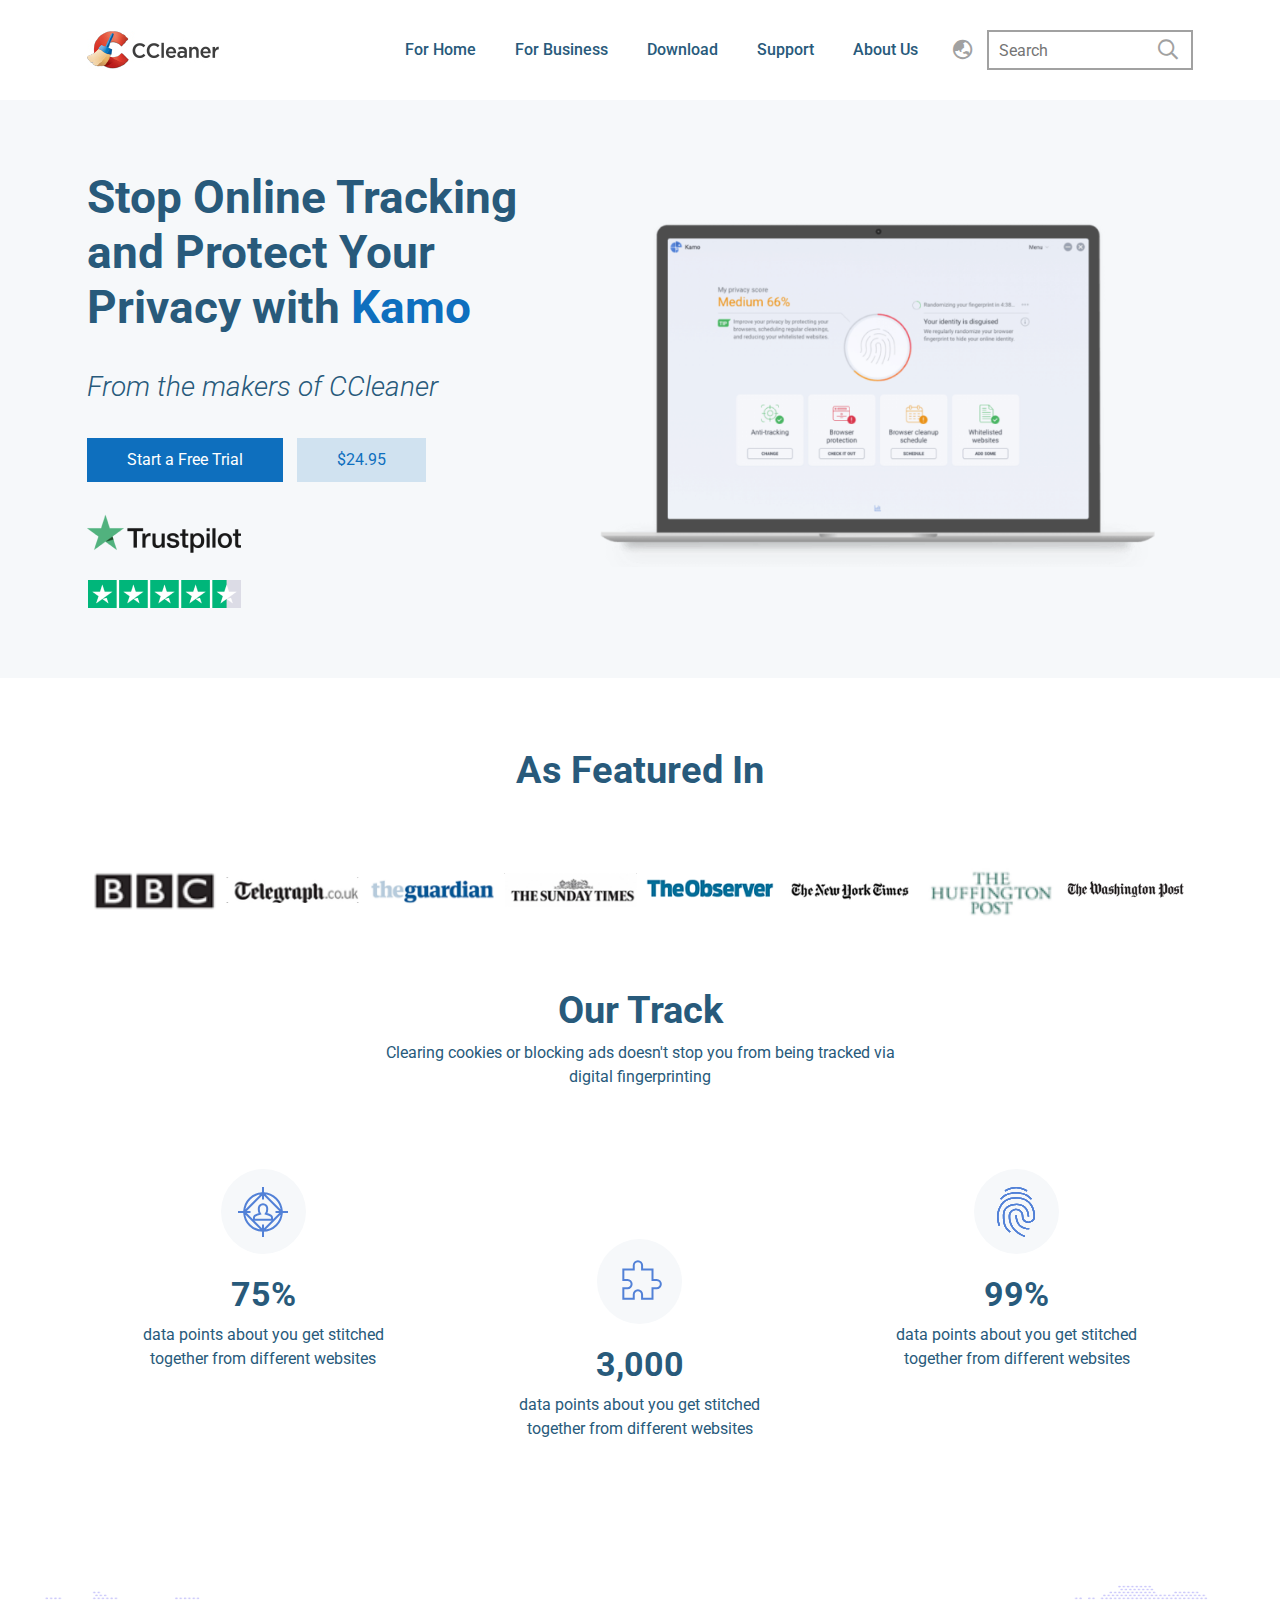
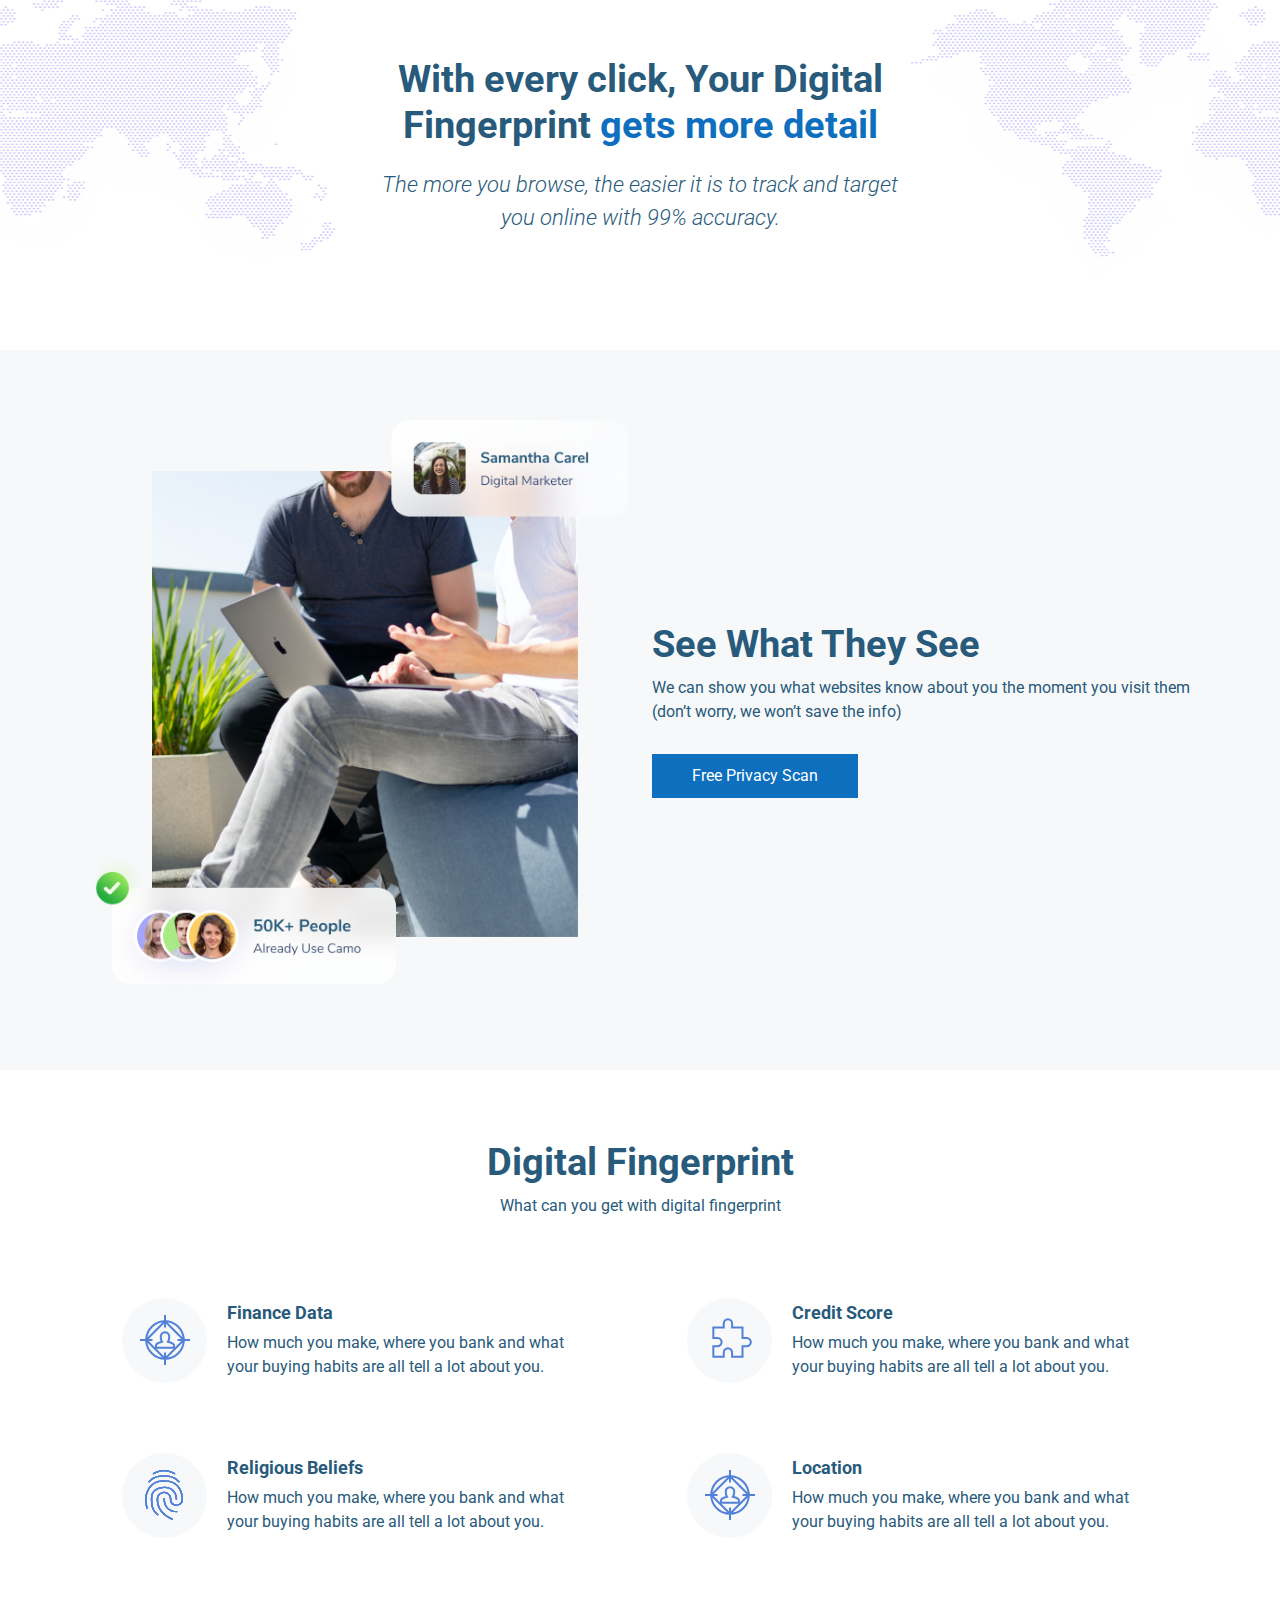
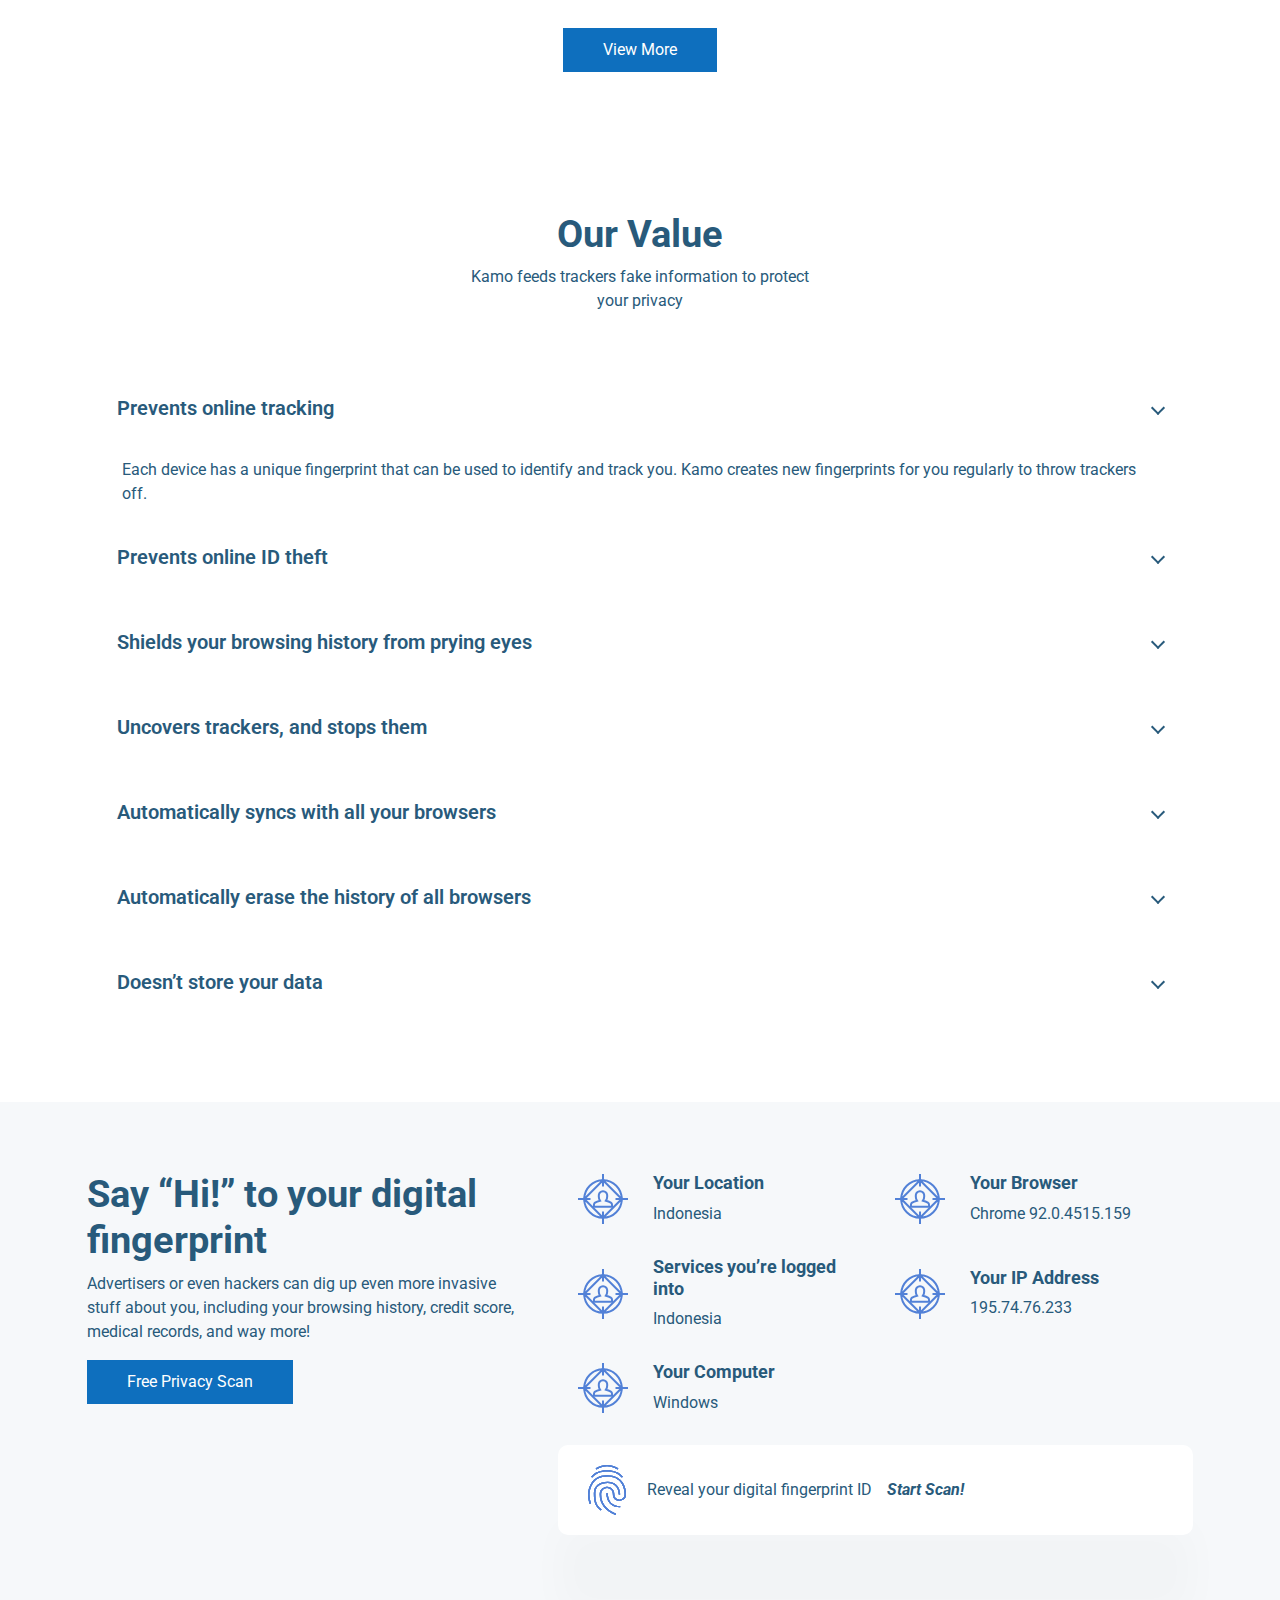
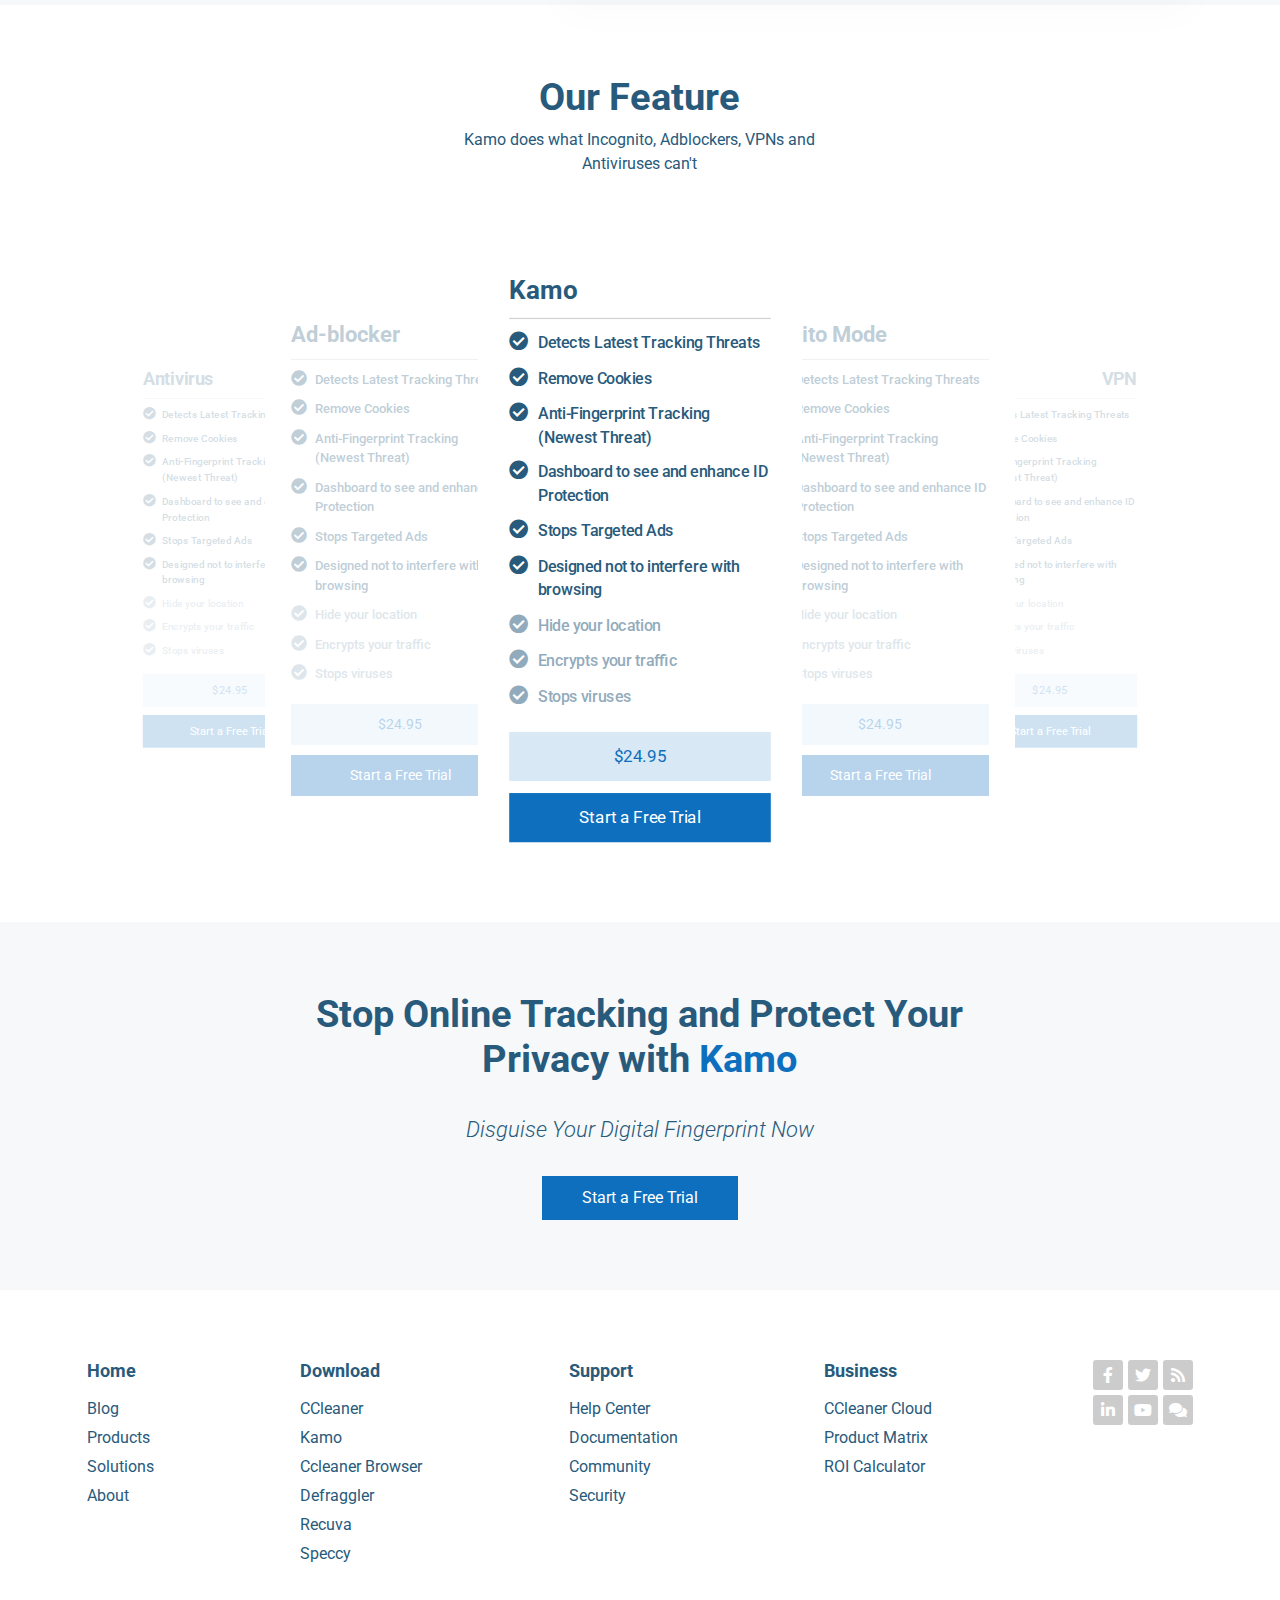
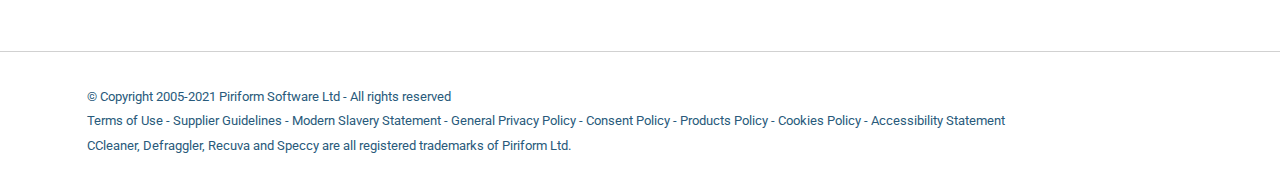
==== index.html @ fc263813 "up" ====
<!doctype html>
<html class="no-js" lang="">
    <head>
        <meta charset="utf-8">
        <meta http-equiv="x-ua-compatible" content="ie=edge">
        <title>Site Title Here</title>
        <meta name="description" content="">
        <meta name="viewport" content="width=device-width, initial-scale=1"> 
		<link rel="shortcut icon" type="image/x-icon" href="#">
        <!-- Place favicon.ico in the root directory -->
        
		<!-- CSS here -->
        <link rel="stylesheet" href="assets/css/bootstrap.min.css"> 
        <link rel="stylesheet" href="assets/css/fontawesome.min.css">  
        <link rel="stylesheet" href="assets/css/style.css">
        <link rel="stylesheet" href="assets/css/responsive.css"> 
    </head>
    <body>

       
    <!-- header-area START -->
    <div class="header-area">
        <div class="container">
            <div class="row align-items-center">
                <div class="col-lg-2 col-6">
                    <div class="logo-area">
                        <a href="index.html"><img src="assets/img/logo.png" alt=""></a>
                    </div>
                </div>
                <div class="col-lg-10 d-none d-lg-block text-right">
                    <div class="menu-area">
                        <nav>
                            <ul id="nav">
                                <li><a href="#">For Home</a></li>
                                <li><a href="#">For Business</a></li> 
                                <li><a href="#">Download</a></li> 
                                <li><a href="#">Support</a></li> 
                                <li><a href="#">About Us</a></li>    
                            </ul>
                        </nav>
                        <form>
                            <span class="bricon"><i class="far fa-globe-asia"></i></span>
                            <label for="search">
                                <input type="text" id="search" placeholder="Search">
                                <span><i class="far fa-search"></i></span>
                            </label>
                        </form>
                    </div>
                </div>
                <div class="col-6 d-block d-lg-none text-center">
                    <div class="bar">
                        <a class="bar-icon siteBar-btn" href="#">
                            <span></span>
                        </a>
                    </div>
                </div>
            </div>
        </div>
    </div>
        <!-- mobile-menu START -->
        <div class="mobile-menu">
            <a href="#" class="bars siteBar-btn"><svg class="bi bi-x" width="1em" height="1em" viewBox="0 0 16 16" fill="currentColor" xmlns="http://www.w3.org/2000/svg">
                <path fill-rule="evenodd" d="M11.854 4.146a.5.5 0 010 .708l-7 7a.5.5 0 01-.708-.708l7-7a.5.5 0 01.708 0z" clip-rule="evenodd"/>
                    <path fill-rule="evenodd" d="M4.146 4.146a.5.5 0 000 .708l7 7a.5.5 0 00.708-.708l-7-7a.5.5 0 00-.708 0z" clip-rule="evenodd"/>
                </svg>
            </a>
            <a href="#" class="logo"><img src="assets/img/logo.png" alt=""></a> 
            <div class="menu-area">
                <form> 
                    <label for="search">
                        <input type="text" id="search" placeholder="Search">
                        <span><i class="far fa-search"></i></span>
                    </label>
                </form>
            </div>
            <nav> 
                <ul>
                    <li><a href="#">For Home</a></li>
                    <li><a href="#">For Business</a></li> 
                    <li><a href="#">Download</a></li> 
                    <li><a href="#">Support</a></li> 
                    <li><a href="#">About Us</a></li>    
                </ul>
            </nav> 
        </div> 
    <!-- header-area END -->


    <!-- Main STARTED -->
    <main>

        <!-- Hero-area STARTED -->
        <div class="hero-are pd-70">
            <div class="container">
                <div class="row align-items-center">
                    <div class="col-lg-5">
                        <div class="hero-wrp">
                            <h1>Stop Online Tracking
                                and Protect Your
                                Privacy with <span>Kamo</span></h1>
                            <p>From the makers of CCleaner</p>
                            <div class="hero-btns"> 
                                <a href="#" class="theme-btn">Start a Free Trial</a>
                                <a href="#" class="theme-btn">$24.95</a>
                            </div>
                            <img src="assets/img/Group60.png" alt="" class="rvw">
                        </div>
                    </div>
                    <div class="col-lg-7">
                        <div class="hero-img">
                            <img src="assets/img/kamo-screenshot-laptop.png" alt="">
                        </div>
                    </div>
                </div>
            </div>
        </div>
        <!-- Hero-area END -->

        <!-- Feature-area STARTED -->
        <div class="feature-area pdt-70">
            <div class="container">
                <div class="row">
                    <div class="col-lg-6 offset-lg-3 text-center">
                        <div class="section_title">
                            <h3>As Featured In</h3>
                        </div>
                    </div>
                    <div class="col-lg-12">
                        <div class="featuresBrand">
                            <img src="assets/img/image6.png" alt="">
                            <img src="assets/img/image7.png" alt="">
                            <img src="assets/img/image8.png" alt="">
                            <img src="assets/img/image9.png" alt="">
                            <img src="assets/img/image10.png" alt="">
                            <img src="assets/img/image11.png" alt="">
                            <img src="assets/img/image12.png" alt="">
                            <img src="assets/img/image13.png" alt="">
                        </div>
                    </div>
                </div>
            </div>
        </div>
        <!-- Feature-area END -->

        <!-- Track-area STARTED -->
        <div class="track-area pdt-70">
            <div class="container">
                <div class="row">
                    <div class="col-lg-6 offset-lg-3 text-center">
                        <div class="section_title">
                            <h3>Our Track</h3>
                            <p>Clearing cookies or blocking ads doesn't stop you from being tracked via digital fingerprinting</p>
                        </div>
                    </div>
                </div>
                <div class="row">
                    <div class="col-md-4">
                        <div class="trc-blk">
                            <span class="trc-icon"><img src="assets/img/icon.svg" alt=""></span>
                            <h4>75%</h4>
                            <p>data points about you get stitched together from different websites</p>
                        </div>
                    </div>
                    <div class="col-md-4 mrt-70">
                        <div class="trc-blk">
                            <span class="trc-icon"><img src="assets/img/icon2.svg" alt=""></span>
                            <h4>3,000</h4>
                            <p>data points about you get stitched together from different websites</p>
                        </div>
                    </div>
                    <div class="col-md-4">
                        <div class="trc-blk">
                            <span class="trc-icon"><img src="assets/img/icon3.svg" alt=""></span>
                            <h4>99%</h4>
                            <p>data points about you get stitched together from different websites</p>
                        </div>
                    </div>
                </div>
            </div>
            <div class="fgr-area">
                <div class="container">
                    <div class="row">
                        <div class="col-lg-6 offset-lg-3 text-center">
                            <div class="fgr-wrp">
                                <h3>With every click, Your Digital
                                    Fingerprint <span>gets more detail</span></h3>
                                <p>The more you browse, the easier it is to track and target you online with 99% accuracy.</p>
                            </div>
                        </div>
                    </div>
                </div>
            </div>
        </div>
        <!-- Track-area END -->

        <!-- scan-area STARTED -->
        <div class="scan-area pd-70">
            <div class="container">
                <div class="row align-items-center">
                    <div class="col-md-6">
                        <div class="scan-img">
                            <img src="assets/img/Group61.png" alt="">
                        </div>
                    </div>
                    <div class="col-md-6">
                        <div class="scan-wrp">
                            <h3>See What They See</h3>
                            <p>We can show you what websites know about you the moment you visit them (don’t worry, we won’t save the info)</p>
                            <a href="#" class="theme-btn">Free Privacy Scan</a>
                        </div>
                    </div>
                </div>
            </div>
        </div>
        <!-- scan-area END -->

        <!-- digital-fingarprint-area STARTED -->
        <div class="digital-fingarprint-area pd-70">
            <div class="container">
                <div class="row">
                    <div class="col-lg-6 offset-lg-3 text-center">
                        <div class="section_title">
                            <h3>Digital Fingerprint</h3>
                            <p>What can you get with digital fingerprint</p>
                        </div>
                    </div>
                </div>
                <div class="row">
                    <div class="col-md-6">
                        <div class="dgpr-blk"> 
                            <span class="trc-icon"><img src="assets/img/icon.svg" alt=""></span>
                            <div class="dgpr-wrp">
                                <h5>Finance Data</h5>
                                <p>How much you make, where you bank and what your buying habits are all tell a lot about you.</p>
                            </div>
                        </div>
                    </div>
                    <div class="col-md-6">
                        <div class="dgpr-blk">
                            <span class="trc-icon"><img src="assets/img/icon2.svg" alt=""></span>
                            <div class="dgpr-wrp">
                                <h5>Credit Score</h5>
                                <p>How much you make, where you bank and what your buying habits are all tell a lot about you.</p>
                            </div>
                        </div>
                    </div>
                    <div class="col-md-6">
                        <div class="dgpr-blk">
                            <span class="trc-icon"><img src="assets/img/icon3.svg" alt=""></span>
                            <div class="dgpr-wrp">
                                <h5>Religious Beliefs</h5>
                                <p>How much you make, where you bank and what your buying habits are all tell a lot about you.</p>
                            </div>
                        </div>
                    </div>
                    <div class="col-md-6">
                        <div class="dgpr-blk">
                            <span class="trc-icon"><img src="assets/img/icon.svg" alt=""></span>
                            <div class="dgpr-wrp">
                                <h5>Location</h5>
                                <p>How much you make, where you bank and what your buying habits are all tell a lot about you.</p>
                            </div>
                        </div>
                    </div>
                    <div class="col-lg-12">
                        <a href="#" class="theme-btn">View More</a>
                    </div>
                </div>
            </div>
        </div>
        <!-- digital-fingarprint-area END -->

        <!-- value-area STARTED -->
        <div class="value-area pd-70">
            <div class="container">
                <div class="row">
                    <div class="col-lg-4 offset-lg-4 text-center">
                        <div class="section_title">
                            <h3>Our Value</h3>
                            <p>Kamo feeds trackers fake information to protect your privacy</p>
                        </div>
                    </div>
                </div>
                <div class="row">
                    <div class="col-lg-12">
                        <div class="value-wrp">
                            <div class="accordion" id="accordionExample">
                                <div class="accordion-item"> 
                                    <button class="active collapsed" type="button" data-bs-toggle="collapse" data-bs-target="#collapseOne" aria-expanded="true" aria-controls="collapseOne">
                                        Prevents online tracking
                                    </button> 
                                    <div id="collapseOne" class="accordion-collapse collapse show" aria-labelledby="headingOne" data-bs-parent="#accordionExample">
                                        <div class="accordion-body">
                                            Each device has a unique fingerprint that can be used to identify and track you. Kamo creates new fingerprints for you regularly to throw trackers off.
                                        </div>
                                    </div>
                                </div> 
                                <div class="accordion-item"> 
                                    <button class="collapsed" type="button" data-bs-toggle="collapse" data-bs-target="#collapseTwo" aria-expanded="true" aria-controls="collapseOne">
                                        Prevents online ID theft
                                    </button> 
                                    <div id="collapseTwo" class="accordion-collapse collapse" aria-labelledby="headingTwo" data-bs-parent="#accordionExample">
                                        <div class="accordion-body">
                                            Each device has a unique fingerprint that can be used to identify and track you. Kamo creates new fingerprints for you regularly to throw trackers off.
                                        </div>
                                    </div>
                                </div> 
                                <div class="accordion-item"> 
                                    <button class="collapsed" type="button" data-bs-toggle="collapse" data-bs-target="#collapseThree" aria-expanded="true" aria-controls="collapseOne">
                                        Shields your browsing history from prying eyes
                                    </button> 
                                    <div id="collapseThree" class="accordion-collapse collapse" aria-labelledby="headingThree" data-bs-parent="#accordionExample">
                                        <div class="accordion-body">
                                            Each device has a unique fingerprint that can be used to identify and track you. Kamo creates new fingerprints for you regularly to throw trackers off.
                                        </div>
                                    </div>
                                </div> 
                                <div class="accordion-item"> 
                                    <button class="collapsed" type="button" data-bs-toggle="collapse" data-bs-target="#collapseFour" aria-expanded="true" aria-controls="collapseOne">
                                        Uncovers trackers, and stops them
                                    </button> 
                                    <div id="collapseFour" class="accordion-collapse collapse" aria-labelledby="headingFour" data-bs-parent="#accordionExample">
                                        <div class="accordion-body">
                                            Each device has a unique fingerprint that can be used to identify and track you. Kamo creates new fingerprints for you regularly to throw trackers off.
                                        </div>
                                    </div>
                                </div> 
                                <div class="accordion-item"> 
                                    <button class="collapsed" type="button" data-bs-toggle="collapse" data-bs-target="#collapseFive" aria-expanded="true" aria-controls="collapseOne">
                                        Automatically syncs with all your browsers
                                    </button> 
                                    <div id="collapseFive" class="accordion-collapse collapse" aria-labelledby="headingFive" data-bs-parent="#accordionExample">
                                        <div class="accordion-body">
                                            Each device has a unique fingerprint that can be used to identify and track you. Kamo creates new fingerprints for you regularly to throw trackers off.
                                        </div>
                                    </div>
                                </div> 
                                <div class="accordion-item"> 
                                    <button class="collapsed" type="button" data-bs-toggle="collapse" data-bs-target="#collapseSix" aria-expanded="true" aria-controls="collapseOne">
                                        Automatically erase the history of all browsers
                                    </button> 
                                    <div id="collapseSix" class="accordion-collapse collapse" aria-labelledby="headingSix" data-bs-parent="#accordionExample">
                                        <div class="accordion-body">
                                            Each device has a unique fingerprint that can be used to identify and track you. Kamo creates new fingerprints for you regularly to throw trackers off.
                                        </div>
                                    </div>
                                </div> 
                                <div class="accordion-item"> 
                                    <button class="collapsed" type="button" data-bs-toggle="collapse" data-bs-target="#collapseSeven" aria-expanded="true" aria-controls="collapseOne">
                                        Doesn’t store your data
                                    </button> 
                                    <div id="collapseSeven" class="accordion-collapse collapse" aria-labelledby="headingSeven" data-bs-parent="#accordionExample">
                                        <div class="accordion-body">
                                            Each device has a unique fingerprint that can be used to identify and track you. Kamo creates new fingerprints for you regularly to throw trackers off.
                                        </div>
                                    </div>
                                </div> 
                            </div>
                        </div>
                    </div>
                </div>
            </div>
        </div>
        <!-- value-area END -->

        <!-- sayHi-area STARTED -->
        <div class="sayHi-area pd-70">
            <div class="container">
                <div class="row">
                    <div class="col-lg-5">
                        <div class="sayHi-wrp">
                            <h3>Say “Hi!” to your
                                digital fingerprint</h3>
                            <p>Advertisers or even hackers can dig up even more invasive stuff about you, including your browsing history, credit score, medical records, and way more!</p>
                            <a href="#" class="theme-btn">Free Privacy Scan</a>
                        </div>
                    </div>
                    <div class="col-lg-7">
                        <div class="sayhi-right">
                            <ul>
                                <li>
                                    <img src="assets/img/icon.svg" alt="">
                                    <div class="sayRwrp">
                                        <h5>Your Location</h5>
                                        <p>Indonesia</p>
                                    </div>
                                </li>
                                <li>
                                    <img src="assets/img/icon.svg" alt="">
                                    <div class="sayRwrp">
                                        <h5>Your Browser</h5>
                                        <p>Chrome 92.0.4515.159</p>
                                    </div>
                                </li>
                                <li>
                                    <img src="assets/img/icon.svg" alt="">
                                    <div class="sayRwrp">
                                        <h5>Services you’re logged into</h5>
                                        <p>Indonesia</p>
                                    </div>
                                </li>
                                <li>
                                    <img src="assets/img/icon.svg" alt="">
                                    <div class="sayRwrp">
                                        <h5>Your IP Address</h5>
                                        <p>195.74.76.233</p>
                                    </div>
                                </li>
                                <li>
                                    <img src="assets/img/icon.svg" alt="">
                                    <div class="sayRwrp">
                                        <h5>Your Computer</h5>
                                        <p>Windows</p>
                                    </div>
                                </li>
                            </ul>
                            <div class="blks">
                                <img src="assets/img/icon3.svg" alt="">
                                <span>Reveal your digital fingerprint ID</span>
                                <b>Start Scan!</b>
                            </div>
                        </div>
                    </div>
                </div>
            </div>
        </div>
        <!-- sayHi-area END -->

        <!-- Pricing-area STARTED -->
        <div class="pricing-area pd-70">
            <div class="container">
                <div class="row">
                    <div class="col-lg-4 offset-lg-4 text-center">
                        <div class="section_title">
                            <h3>Our Feature</h3>
                            <p>Kamo does what Incognito, Adblockers, VPNs and Antiviruses can't</p>
                        </div>
                    </div>
                </div>
                <div class="row">
                    <div class="col-lg-12">
                        <div class="pricings_blks">
                            <div class="pricing-blk">
                                <h4>Antivirus</h4>
                                <ul>
                                    <li class="active">
                                        <i class="fas fa-check-circle"></i> 
                                        <span>Detects Latest Tracking Threats</span>
                                    </li>
                                    <li class="active">
                                        <i class="fas fa-check-circle"></i> 
                                        <span>Remove Cookies</span>
                                    </li>
                                    <li class="active">
                                        <i class="fas fa-check-circle"></i> 
                                        <span>Anti-Fingerprint Tracking (Newest Threat)</span>
                                    </li>
                                    <li class="active">
                                        <i class="fas fa-check-circle"></i> 
                                        <span>Dashboard to see and enhance ID Protection</span>
                                    </li>
                                    <li class="active">
                                        <i class="fas fa-check-circle"></i> 
                                        <span>Stops Targeted Ads</span>
                                    </li>
                                    <li class="active">
                                        <i class="fas fa-check-circle"></i> 
                                        <span>Designed not to interfere with browsing</span>
                                    </li>
                                    <li>
                                        <i class="fas fa-check-circle"></i> 
                                        <span>Hide your location</span>
                                    </li>
                                    <li>
                                        <i class="fas fa-check-circle"></i> 
                                        <span>Encrypts your traffic</span>
                                    </li>
                                    <li>
                                        <i class="fas fa-check-circle"></i> 
                                        <span>Stops viruses</span>
                                    </li>
                                </ul>
                                <div class="prc-blks">
                                    <a href="#" class="theme-btn">$24.95</a>
                                    <a href="#" class="theme-btn">Start a Free Trial</a>
                                </div>
                            </div>  
                            <div class="pricing-blk">
                                <h4>Ad-blocker</h4>
                                <ul>
                                    <li class="active">
                                        <i class="fas fa-check-circle"></i> 
                                        <span>Detects Latest Tracking Threats</span>
                                    </li>
                                    <li class="active">
                                        <i class="fas fa-check-circle"></i> 
                                        <span>Remove Cookies</span>
                                    </li>
                                    <li class="active">
                                        <i class="fas fa-check-circle"></i> 
                                        <span>Anti-Fingerprint Tracking (Newest Threat)</span>
                                    </li>
                                    <li class="active">
                                        <i class="fas fa-check-circle"></i> 
                                        <span>Dashboard to see and enhance ID Protection</span>
                                    </li>
                                    <li class="active">
                                        <i class="fas fa-check-circle"></i> 
                                        <span>Stops Targeted Ads</span>
                                    </li>
                                    <li class="active">
                                        <i class="fas fa-check-circle"></i> 
                                        <span>Designed not to interfere with browsing</span>
                                    </li>
                                    <li>
                                        <i class="fas fa-check-circle"></i> 
                                        <span>Hide your location</span>
                                    </li>
                                    <li>
                                        <i class="fas fa-check-circle"></i> 
                                        <span>Encrypts your traffic</span>
                                    </li>
                                    <li>
                                        <i class="fas fa-check-circle"></i> 
                                        <span>Stops viruses</span>
                                    </li>
                                </ul>
                                <div class="prc-blks">
                                    <a href="#" class="theme-btn">$24.95</a>
                                    <a href="#" class="theme-btn">Start a Free Trial</a>
                                </div>
                            </div>  
                            <div class="pricing-blk active">
                                <h4>Kamo</h4>
                                <ul>
                                    <li class="active">
                                        <i class="fas fa-check-circle"></i> 
                                        <span>Detects Latest Tracking Threats</span>
                                    </li>
                                    <li class="active">
                                        <i class="fas fa-check-circle"></i> 
                                        <span>Remove Cookies</span>
                                    </li>
                                    <li class="active">
                                        <i class="fas fa-check-circle"></i> 
                                        <span>Anti-Fingerprint Tracking (Newest Threat)</span>
                                    </li>
                                    <li class="active">
                                        <i class="fas fa-check-circle"></i> 
                                        <span>Dashboard to see and enhance ID Protection</span>
                                    </li>
                                    <li class="active">
                                        <i class="fas fa-check-circle"></i> 
                                        <span>Stops Targeted Ads</span>
                                    </li>
                                    <li class="active">
                                        <i class="fas fa-check-circle"></i> 
                                        <span>Designed not to interfere with browsing</span>
                                    </li>
                                    <li>
                                        <i class="fas fa-check-circle"></i> 
                                        <span>Hide your location</span>
                                    </li>
                                    <li>
                                        <i class="fas fa-check-circle"></i> 
                                        <span>Encrypts your traffic</span>
                                    </li>
                                    <li>
                                        <i class="fas fa-check-circle"></i> 
                                        <span>Stops viruses</span>
                                    </li>
                                </ul>
                                <div class="prc-blks">
                                    <a href="#" class="theme-btn">$24.95</a>
                                    <a href="#" class="theme-btn">Start a Free Trial</a>
                                </div>
                            </div>  
                            <div class="pricing-blk">
                                <h4>Ignito Mode</h4>
                                <ul>
                                    <li class="active">
                                        <i class="fas fa-check-circle"></i> 
                                        <span>Detects Latest Tracking Threats</span>
                                    </li>
                                    <li class="active">
                                        <i class="fas fa-check-circle"></i> 
                                        <span>Remove Cookies</span>
                                    </li>
                                    <li class="active">
                                        <i class="fas fa-check-circle"></i> 
                                        <span>Anti-Fingerprint Tracking (Newest Threat)</span>
                                    </li>
                                    <li class="active">
                                        <i class="fas fa-check-circle"></i> 
                                        <span>Dashboard to see and enhance ID Protection</span>
                                    </li>
                                    <li class="active">
                                        <i class="fas fa-check-circle"></i> 
                                        <span>Stops Targeted Ads</span>
                                    </li>
                                    <li class="active">
                                        <i class="fas fa-check-circle"></i> 
                                        <span>Designed not to interfere with browsing</span>
                                    </li>
                                    <li>
                                        <i class="fas fa-check-circle"></i> 
                                        <span>Hide your location</span>
                                    </li>
                                    <li>
                                        <i class="fas fa-check-circle"></i> 
                                        <span>Encrypts your traffic</span>
                                    </li>
                                    <li>
                                        <i class="fas fa-check-circle"></i> 
                                        <span>Stops viruses</span>
                                    </li>
                                </ul>
                                <div class="prc-blks">
                                    <a href="#" class="theme-btn">$24.95</a>
                                    <a href="#" class="theme-btn">Start a Free Trial</a>
                                </div>
                            </div>  
                            <div class="pricing-blk">
                                <h4>VPN</h4>
                                <ul>
                                    <li class="active">
                                        <i class="fas fa-check-circle"></i> 
                                        <span>Detects Latest Tracking Threats</span>
                                    </li>
                                    <li class="active">
                                        <i class="fas fa-check-circle"></i> 
                                        <span>Remove Cookies</span>
                                    </li>
                                    <li class="active">
                                        <i class="fas fa-check-circle"></i> 
                                        <span>Anti-Fingerprint Tracking (Newest Threat)</span>
                                    </li>
                                    <li class="active">
                                        <i class="fas fa-check-circle"></i> 
                                        <span>Dashboard to see and enhance ID Protection</span>
                                    </li>
                                    <li class="active">
                                        <i class="fas fa-check-circle"></i> 
                                        <span>Stops Targeted Ads</span>
                                    </li>
                                    <li class="active">
                                        <i class="fas fa-check-circle"></i> 
                                        <span>Designed not to interfere with browsing</span>
                                    </li>
                                    <li>
                                        <i class="fas fa-check-circle"></i> 
                                        <span>Hide your location</span>
                                    </li>
                                    <li>
                                        <i class="fas fa-check-circle"></i> 
                                        <span>Encrypts your traffic</span>
                                    </li>
                                    <li>
                                        <i class="fas fa-check-circle"></i> 
                                        <span>Stops viruses</span>
                                    </li>
                                </ul>
                                <div class="prc-blks">
                                    <a href="#" class="theme-btn">$24.95</a>
                                    <a href="#" class="theme-btn">Start a Free Trial</a>
                                </div>
                            </div>  
                        </div>
                    </div>
                </div>
            </div>
        </div>
        <!-- Pricing-area END -->

        <!-- CTA-area STARTED -->
        <div class="cta-area pd-70">
            <div class="container">
                <div class="row">
                    <div class="col-lg-8 offset-lg-2 text-center">
                        <div class="cta-wrp">
                            <h3>Stop Online Tracking and Protect
                                Your Privacy with <span>Kamo</span></h3>
                            <p>Disguise Your Digital Fingerprint Now</p>
                            <a href="#" class="theme-btn">Start a Free Trial</a>
                        </div>
                    </div>
                </div>
            </div>
        </div>
        <!-- CTA-area END -->


    </main>
    <!-- Main END -->


    <!-- Footer-area STARTED -->
    <footer>
        <div class="container">
            <div class="row">
                <div class="col-lg-12">
                    <div class="footer-wrp">
                        <div class="fr-single">
                            <h5>Home</h5>
                            <a href="#">Blog</a>
                            <a href="#">Products</a>
                            <a href="#">Solutions</a>
                            <a href="#">About</a>
                        </div>
                        <div class="fr-single">
                            <h5>Download</h5>
                            <a href="#">CCleaner</a>
                            <a href="#">Kamo</a>
                            <a href="#">Ccleaner Browser</a>
                            <a href="#">Defraggler</a>
                            <a href="#">Recuva</a>
                            <a href="#">Speccy</a>
                        </div>
                        <div class="fr-single">
                            <h5>Support</h5>
                            <a href="#">Help Center</a>
                            <a href="#">Documentation</a> 
                            <a href="#">Community</a>
                            <a href="#">Security</a> 
                        </div>
                        <div class="fr-single">
                            <h5>Business</h5>
                            <a href="#">CCleaner Cloud</a>
                            <a href="#">Product Matrix</a> 
                            <a href="#">ROI Calculator</a> 
                        </div>
                        <div class="fr-single social"> 
                            <ul>
                                <li><a href="#"><i class="fab fa-facebook-f"></i></a></li>
                                <li><a href="#"><i class="fab fa-twitter"></i></a></li>
                                <li><a href="#"><i class="fas fa-rss"></i></a></li>
                                <li><a href="#"><i class="fab fa-linkedin-in"></i></a></li>
                                <li><a href="#"><i class="fab fa-youtube"></i></a></li>
                                <li><a href="#"><i class="fas fa-comments"></i></a></li>
                            </ul>
                        </div>
                    </div>
                </div>
            </div>
        </div>
        <div class="footer-bottom">
            <div class="container">
                <div class="row">
                    <div class="col-lg-12">
                        <p>© Copyright 2005-2021 Piriform Software Ltd - All rights reserved</p>
                        <p>Terms of Use - Supplier Guidelines - Modern Slavery Statement - General Privacy Policy - Consent Policy - Products Policy - Cookies Policy - Accessibility Statement</p>
                        <p>CCleaner, Defraggler, Recuva and Speccy are all registered trademarks of Piriform Ltd.</p> 
                    </div>
                </div>
            </div>
        </div>
    </footer>
    <!-- Footer-area END -->



    
		<!-- JS here --> 
        <script src="assets/js/jquery-3.4.1.min.js"></script>
        <script src="assets/js/popper.min.js"></script>
        <script src="assets/js/bootstrap.min.js"></script> 
        <script src="assets/js/main.js"></script>
    </body>
</html>
---- assets/css/style.css ----
/*   Theme default css */
@import url('https://fonts.googleapis.com/css2?family=Roboto:ital,wght@0,100;0,300;0,400;0,500;0,700;0,900;1,100;1,300;1,400;1,500;1,700;1,900&display=swap');
body {
  font-family: 'Roboto', sans-serif;
  font-weight: 400; 
  color: #285A7B;
  font-size: 16px; 
  background-color: #F6F8FA;
}
:root{
  --boxShadow: 0px 80px 38px 0px #382e2305
}
  
button {
  cursor: pointer; }

a:focus,
.button:focus {
  text-decoration: none;
  outline: none; }

a:focus,
a:hover {
  color: inherit;
  text-decoration: none; }

a,
button {
  color: inherit;
  outline: medium none; }

button:focus, input:focus, input:focus, textarea, textarea:focus {
  outline: 0; }

 
h1,
h2,
h3,
h4,
h5,
h6 {
  font-family: 'Roboto', sans-serif; 
  color: #285A7B;
  margin-top: 0px; 
  font-weight: 700;  
 }

h1 a,
h2 a,
h3 a,
h4 a,
h5 a,
h6 a {
  color: inherit; }

h1 {
  font-size: 46px;
}
h1 span,
h2 span,
h3 span,
h4 span,
h5 span,
h6 span
{
  color: #0E6FBE;
}
h2 {
  font-size: 42px; }

h3 {
  font-size: 38px; }

h4 {
  font-size: 22px; }

h5 {
  font-size: 18px; }

h6 {
  font-size: 16px; }

ul {
  margin: 0px;
  padding: 0px; }

li {
  list-style: none; }

img{
  max-width: 100%;
}
.container{
  max-width: 1130px;
}
a{
  text-decoration: none;
}
.pdt-70{
  padding-top: 70px;
}
.pdb-70{
  padding-bottom: 70px;
}
.mrt-70{
  margin-top: 70px;
}
.mrb-70{
  margin-bottom: 70px;
}
.pd-70{
  padding: 70px 0;
}
.mr-70{
  margin: 70px 0;
}

 
/* default-css END 
================================== */
 


.header-area {
  padding: 30px 0; 
  width: 100%;
  background-color: #fff;
  z-index: 99;
}
.menu-area {
  display: flex;
  align-items: center;
  justify-content: flex-end;
}
.menu-area nav ul li {
  list-style: none;
  display: inline-block;
} 
.menu-area nav ul li a { 
  display: inline-block;
  margin-right: 35px;
  font-weight: 500;
  position: relative;
}
.menu-area nav ul li a.theme-btn {
  background: white;
  display: inline-block;
  padding: 0 50px;
  height: 48px;
  color: #ff4900;
  line-height: 48px;
  border-radius: 30px;
  border: 2px solid white;
  transition: .3s;
} 

.menu-area form {
  display: flex;
  align-items: center;
  position: relative;
}

.menu-area form label {
  position: relative;
  width: 100%;
  margin-left: 15px;
}

.menu-area form label input {
  width: 100%;
  height: 40px;
  border: 2px solid #A1A1A1;
  padding: 10px;
}

.menu-area form label span {
  position: absolute;
  top: 50%;
  right: 15px;
  transform: translateY(-50%);
  font-size: 20px;
  color: #A1A1A1;
  cursor: pointer;
}

.menu-area form span.bricon {color: #A1A1A1;font-size: 20px;}

 
/* humbergar */
.bar a {
  width: 35px;
  height: 35px;
  float: right;
  position: relative;
} 
.bar a span {
  width: 100%;
  height: 3px;
  background: #0e6fbe;
  display: block;
  position: relative;
  top: 17px;
  border-radius: 30px;
  transition: .3s;
} 
.bar a span:before {left: 0;content: "";position: absolute;width: 100%;height: 100%;background: #0e6fbe;bottom: 10px;border-radius: 30px;transition: .3s;} 
.bar a span:after {left: 0;content: "";position: absolute;width: 100%;height: 100%;background: #0e6fbe;bottom: -10px;border-radius: 30px;transition: .3s;}
 
/* humbarger END */
 

/* mobile-menu START */
.mobile-menu {
  position: fixed;
  width: 320px;
  height: 100vh;
  background: #ffffff;
  z-index: 99;
  box-shadow: 0px 0px 9px -1px #737373;
  top: 0;
  left: 0;
  transition: .3s;
  margin-left: -400px;
  padding-left: 40px;
  padding-top: 100px;
}
.siteBar{
  margin-left: 0; 
}
.mobile-menu ul#pills-tab {
  margin-top: 90px;
  margin-bottom: 35px !important;
  display: block;
}
.mobile-menu  nav ul li {
  list-style: none;
  display: block;
}

.mobile-menu nav ul li a {
  color: #272835;
  font-size: 16px;
  line-height: 40px;
  transition: .3s;
}

.mobile-menu nav ul li a:hover { 
  color: #0e6fbe;
}

.mobile-menu ul#pills-tab li {
  display: inline-block;
}

.mobile-menu ul#pills-tab li a {
  color: #272835;
  font-size: 15px;
} 
.mobile-menu a.theme-btn {
  margin-top: 60px;
  margin-left: 0;
} 
.mobile-menu a.theme-btn {
  margin-top: 60px;
  margin-left: 0;
  height: 45px;
  line-height: 45px;
}
.mobile-menu .user a {
    display: block;
    width: 100%;
    padding: 0;
    color: #272835;
    line-height: 40px;
    font-size: 16px;
}

.mobile-menu .user {
    display: block;
}

.mobile-menu .user a:hover {
    background: none;
    opacity: .5;
}
.mobile-menu a.bars {
  position: absolute;
  right: 20px;
  top: 15px;
  width: 40px;
  height: 40px;
  background: #0e6fbe;
  text-align: center;
  line-height: 40px;
  border-radius: 50%;
  font-size: 22px;
  color: #fff;
  box-shadow: 0px 0px 17px -2px #0000004a;
}
a.logo {
  display: block;
  max-width: 200px;
}
.mobile-menu .menu-area {
  justify-content: flex-start;
  margin-bottom: 20px;
}

.mobile-menu .menu-area label {
  margin-left: 0;
}
.mobile-menu a.logo {
  margin-top: -75px;
  margin-bottom: 40px;
}
.menu-area form {
  display: flex;
  align-items: center;
  position: relative;
  width: 240px;
}



/* Header area END And Hero-area STARTED */



 
.hero-wrp p {
  font-size: 28px;
  font-style: italic;
  font-weight: 300;
  margin-top: 30px;
  margin-bottom: 30px;
}

.hero-btns {
  margin-bottom: 10px;
} 
.hero-btns a.theme-btn {
  margin-right: 10px;
  margin-bottom: 10px;
}
a.theme-btn {
  display: inline-block;
  padding: 10px 40px;
  background: #0E6FBE;
  color: #fff;
  text-align: center;
  transition: .3s;
}
a.theme-btn:hover,
.prc-blks a.theme-btn:first-child,
.hero-btns a.theme-btn:last-child{
  background: #0e6fbe29;
  color: #0E6FBE;
}




/* Hero area END And Feature-area STARTED */




.feature-area {
  background: #fff;
}
.section_title {
  margin-bottom: 60px;
}
.featuresBrand {
  display: flex;
  align-items: center;
  flex-wrap: wrap;
  justify-content: space-between;
  margin-top: 10px;
}

.featuresBrand img {
  width: 12%;
}

 


/* Feature area END And Track-area STARTED */

 

.track-area {
  background: #fff;
}
.track-area .section_title {
  margin-bottom: 50px;
}
.trc-blk {
  text-align: center;
  padding: 30px;
  border-radius: 20px;
  transition: .3s;
}

.trc-blk:hover {
  box-shadow: 0px 38px 80px 0 #382e231a;
}

.trc-icon {
  display: flex;
  min-width: 85px;
  min-height: 85px;
  max-width: 85px;
  max-height: 85px;
  background: #F6F8FA;
  border-radius: 50%;
  align-items: center;
  justify-content: center;
}
.trc-blk .trc-icon {
  margin: auto;
  margin-bottom: 20px;
}
.trc-blk h4 {
  font-size: 34px;
}
.fgr-area {
  padding: 100px 0;
  background-image: url(../img/map.png);
  background-size: 100% 100%;
  margin-top: 70px;
}
.fgr-wrp p {
  font-size: 22px;
  font-style: italic;
  font-weight: 300;
  margin-top: 20px;
}


/* Track area END And Scan-area STARTED */


.scan-wrp p {
  margin-bottom: 30px;
}



/* Scan area END And digital-fingarprint-area STARTED */



.digital-fingarprint-area {
  background: #fff;
}
.dgpr-blk {
  display: flex;
  align-items: center;
  padding: 20px 35px;
  margin-bottom: 30px;
  border-radius: 20px;
  transition: .3s;
}

.dgpr-wrp {
  margin-left: 20px;
}

.dgpr-wrp p {
  margin: 0;
}

.dgpr-blk:hover {
  box-shadow: var(--boxShadow);
}

.digital-fingarprint-area a.theme-btn {
  margin: auto;
  display: block;
  width: max-content;
  margin-top: 40px;
}




/* digital-fingarprint area END And Value-area STARTED */



.value-area {
  background: #fff;
}
.accordion-item button {
  display: block;
  width: 100%;
  text-align: left;
  border: none;
  padding: 20px 30px;
  margin-bottom: 15px;
  border-radius: 10px;
  background: none;
  outline: none;
  font-weight: 600;
  font-size: 20px;
  position: relative;
}

.accordion-collapse {
  border: none;
  padding: 0px 15px;
}

.accordion-collapse .accordion-body {
  padding-top: 0;
}
.accordion-item button:after {
  content: "";
  position: absolute;
  width: 10px;
  height: 10px;
  border-top: 2px solid;
  border-right: 2px solid;
  top: 50%;
  right: 30px;
  transform: translateY(-50%) rotate(135deg);
  transition: .3s;
}
.accordion-item:hover,
.accordion-item:focus,
.accordion-item:active {
  box-shadow: var(--boxShadow);
}
.accordion-item button:not(.collapsed)::after {
  transform: translateY(-50%) rotate(-45deg);
}




/* Value area END And SayHi-area STARTED */



.sayhi-right ul {
  display: flex;
  flex-wrap: wrap;
  justify-content: space-between;
}

.sayhi-right ul li {
  width: 50%;
  padding: 0 20px;
  margin-bottom: 30px;
  display: flex;
  align-items: center;
}

.sayRwrp {
  margin-left: 25px;
} 
.sayRwrp p {
  margin: 0;
}

.blks {
  display: flex;
  align-items: center;
  background: #fff;
  box-shadow: var(--boxShadow);
  padding: 20px 30px;
  border-radius: 10px;
}

.blks span {
  display: block;
  margin-left: 20px;
  margin-right: 15px;
}

.blks b {
  font-style: italic;
}




/* SayHi area END And Pricing-area STARTED */



.pricing-area {
  background: #fff;
}
.pricings_blks {
  display: flex;
  justify-content: center;
  margin-top: 30px;
  overflow: hidden;
  padding: 30px 0;
}
.pricing-blk {
  background: #fff;
  display: block;
  padding: 26px;
  border-radius: 10px;
  min-width: 270px;
  max-width: 270px;
  position: relative;
}
.pricing-blk::after{
  content: "";
  position: absolute;
  top: 0;
  left: 0;
  width: 100%;
  height: 100%;
  background-color: #fff;
  opacity: .5;
  border-radius: 10px;
}
.pricing-blk.active::after{
  display: none;
}
.pricing-blk:first-child{
  transform: scale(.8);  
  margin-right: -100px;
}
.pricing-blk:first-child::after{
  opacity: .8;
}  
.pricing-blk:nth-child(2){
  transform: scale(1); 
  margin-right: -30px;
}
.pricing-blk:nth-child(2)::after{
  opacity: .7;
}  
.pricing-blk:nth-child(3) {
  transform: scale(1.2);
  z-index: 9;
}
.pricing-blk:nth-child(4){
  transform: scale(1);
  z-index: 2;
  margin-left: -30px;
}
.pricing-blk:nth-child(4)::after{
  opacity: .7;
}  
.pricing-blk:nth-child(5){
  transform: scale(.8); 
  margin-left: -100px;
}
.pricing-blk:nth-child(5) h4 {
  text-align: right;
}
.pricing-blk:nth-child(5)::after{
  opacity: .8;
}   

.pricing-blk h4 {
  margin-bottom: 10px;
  border-bottom: 1px solid #D1D1D1;
  padding-bottom: 10px;
}

.pricing-blk ul li {
  display: flex;
  align-items: baseline;
  margin-bottom: 10px;
  opacity: .5;
}
.pricing-blk ul li.active{
  opacity: 1;
}
.pricing-blk ul li span {
  margin-left: 8px;
  font-size: 13px;
  font-weight: 500;
}
.prc-blks a.theme-btn {
  width: 100%;
  margin-top: 10px;
  font-size: 14px;
} 



/* Pricing area END And CTA-area STARTED */




.cta-wrp p {
  font-size: 22px;
  font-weight: 300;
  font-style: italic;
  margin: 30px 0;
}





/* CTA area END And Footer-area STARTED */



footer {
  background: #fff;
  padding-top: 70px;
}

.footer-wrp {
  display: flex;
  justify-content: space-between;
  flex-wrap: wrap;
}

.fr-single {
  margin-bottom: 30px;
}

.fr-single h5 {
  margin-bottom: 15px;
}

.fr-single a {
  display: block;
  margin-bottom: 5px;
}

.fr-single.social ul {
  display: flex;
  flex-wrap: wrap;
  max-width: 115px;
  justify-content: end;
}

.fr-single.social ul li a {
  width: 30px;
  height: 30px;
  background: #cccccc;
  margin-left: 5px;
  margin-bottom: 5px;
  display: flex;
  align-items: center;
  justify-content: center;
  border-radius: 3px;
  color: #fff;
  transition: .3s;
}

.fr-single.social ul li a:hover {
  background: #285A7B;
}

.footer-bottom {
  padding: 35px 0;
  border-top: 1px solid #D1D1D1;
  margin-top: 50px;
}
.footer-bottom p {
  font-size: 13px;
  margin-bottom: 5px;
}
---- assets/css/responsive.css ----
/* Big screen :1200px. */
@media (min-width: 1200px) and (max-width: 1500px) {


}


/* Normal screen :992px. */
@media (min-width: 992px) and (max-width: 1200px) {


}

 
/* Tablet screen :768px. */
@media (min-width: 768px) and (max-width: 991px) {
    .hero-wrp {
        text-align: center;
        margin-bottom: 35px;
    }
    .section_title {
        margin-bottom: 40px;
    }
    .feature-area .section_title {
        margin-bottom: 20px;
    }
    .featuresBrand img {
        width: 20%;
        margin-right: 10px;
        margin-bottom: 10px;
    }
    .fgr-area {
        padding: 50px 0; 
        margin-top: 0px;
    }
    .sayHi-wrp {
        margin-bottom: 40px;
    }
    .pricings_blks { 
        transform: scale(.9);
    }







}

 
/* small screen :320px. */
@media (max-width: 767px) {
    body{
        font-size: 14px;
    }
    .header-area {
        padding: 15px 0; 
    }
    .pd-70 {
        padding: 40px 0;
    }
    .hero-wrp {
        text-align: center;
        margin-bottom: 35px;
    }
    .hero-wrp p {
        font-size: 20px; 
        margin-top: 20px;
        margin-bottom: 20px;
    }
    a.theme-btn { 
        padding: 7px 20px; 
    }
    .section_title {
        margin-bottom: 40px;
    }
    .feature-area .section_title {
        margin-bottom: 20px;
    }
    .featuresBrand img {
        width: 29%;
        margin-right: 10px;
        margin-bottom: 10px;
    }
    .fgr-area {
        padding: 50px 0; 
        margin-top: 0px;
    }
    .sayHi-wrp {
        margin-bottom: 40px;
    }
    h3 {
        font-size: 28px;
    }
    .track-area .col-md-4.mrt-70 {
        margin: 0;
    }
    .fgr-wrp p {
        font-size: 18px;   
    }
    .scan-wrp {
        margin-top: 30px;
    }
    .dgpr-blk { 
        padding: 10px 10px;
        margin-bottom: 20px; 
    }
    .digital-fingarprint-area a.theme-btn { 
        margin-top: 20px;
    }
    .accordion-item button { 
        padding: 10px 15px;
        margin-bottom: 0px;  
        font-size: 14px; 
    }
    .sayhi-right ul li {
        width: 100%;  
    }
    .pricings_blks {
        transform: scale(1);
        flex-wrap: wrap;
        margin-top: 0;
        padding: 0;
    }
    .pricing-blk {
        transform: scale(1) !important;
        margin-right: 0 !important;
        margin-left: 0 !important;
    }
    .pricing-blk::after{
        display: none;
    }
    .pricing-blk h4 {
        text-align: center !important;
    }
    .cta-wrp p {
        font-size: 18px; 
        margin: 20px 0;
    } 
    footer { 
        padding-top: 40px;
    }
    .footer-bottom {
        padding: 30px 0; 
        margin-top: 0px;
    }
    h1 {
        font-size: 30px;
    }








}
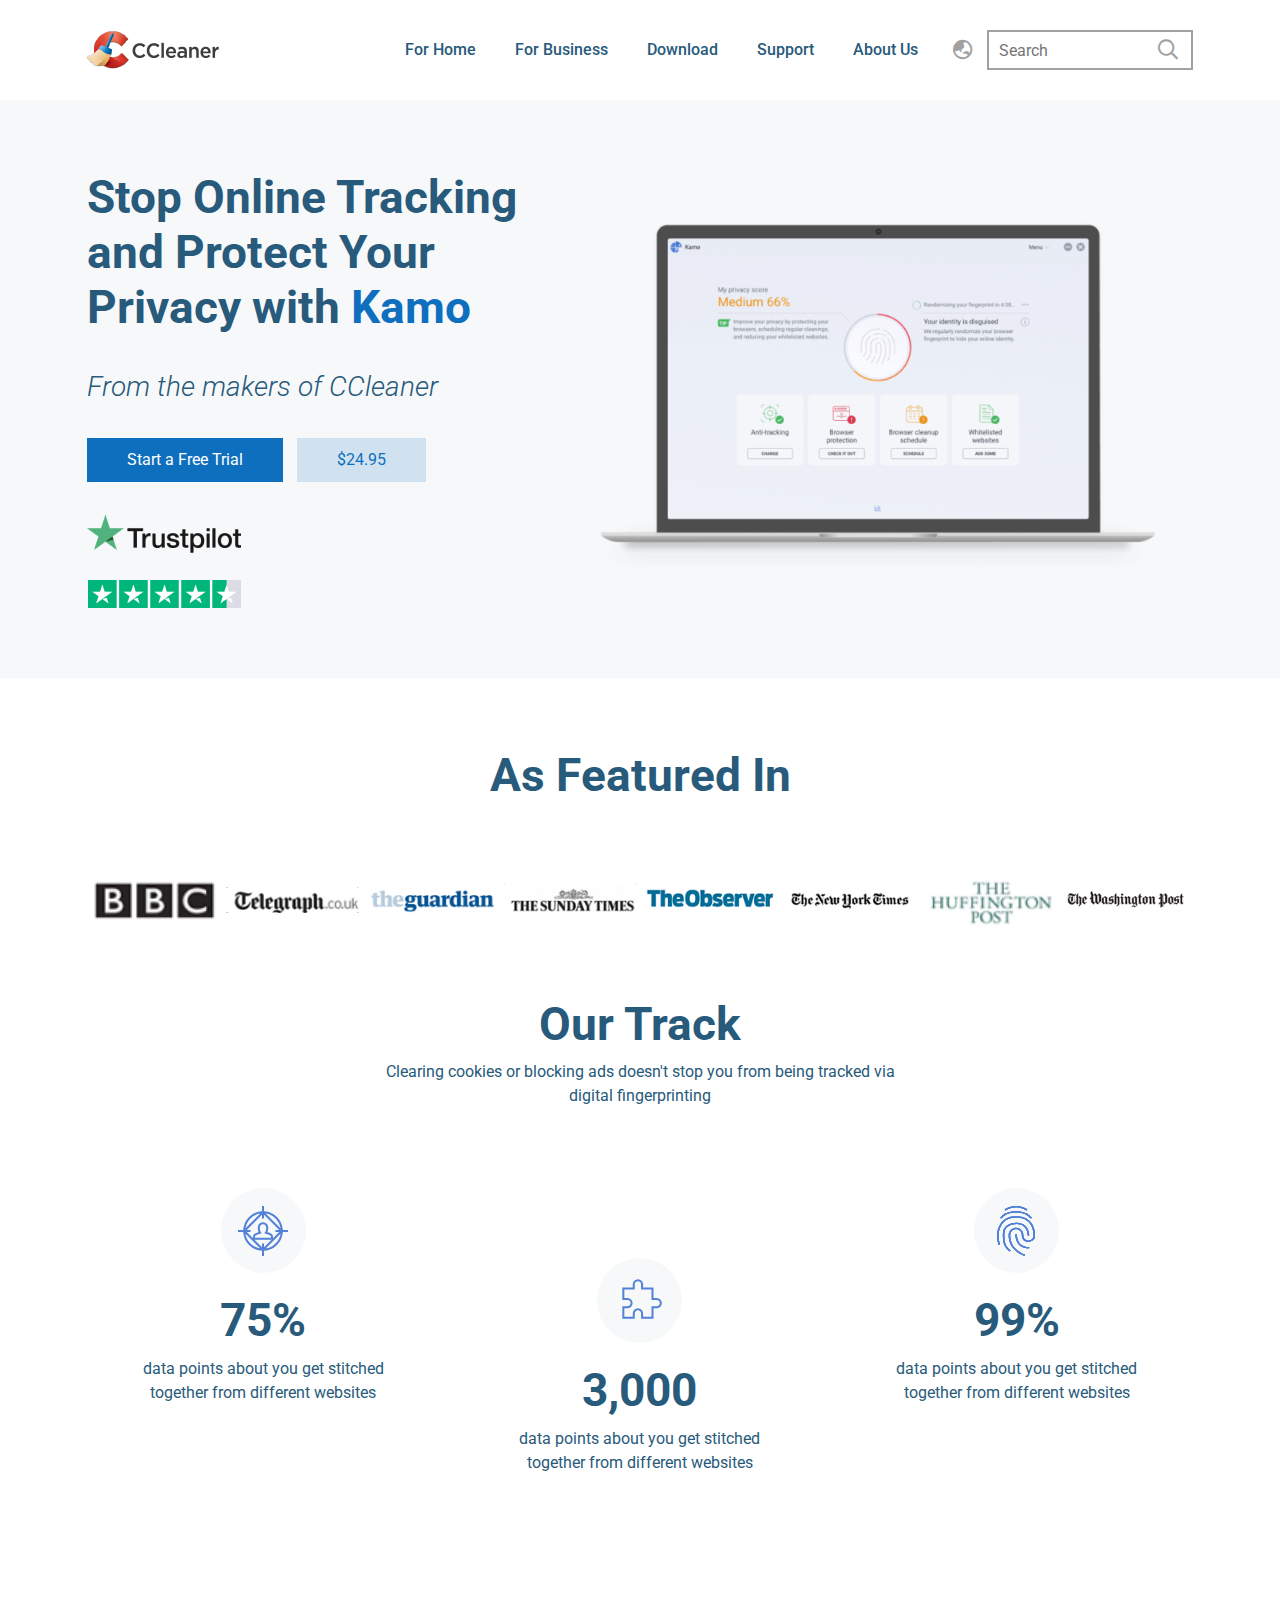
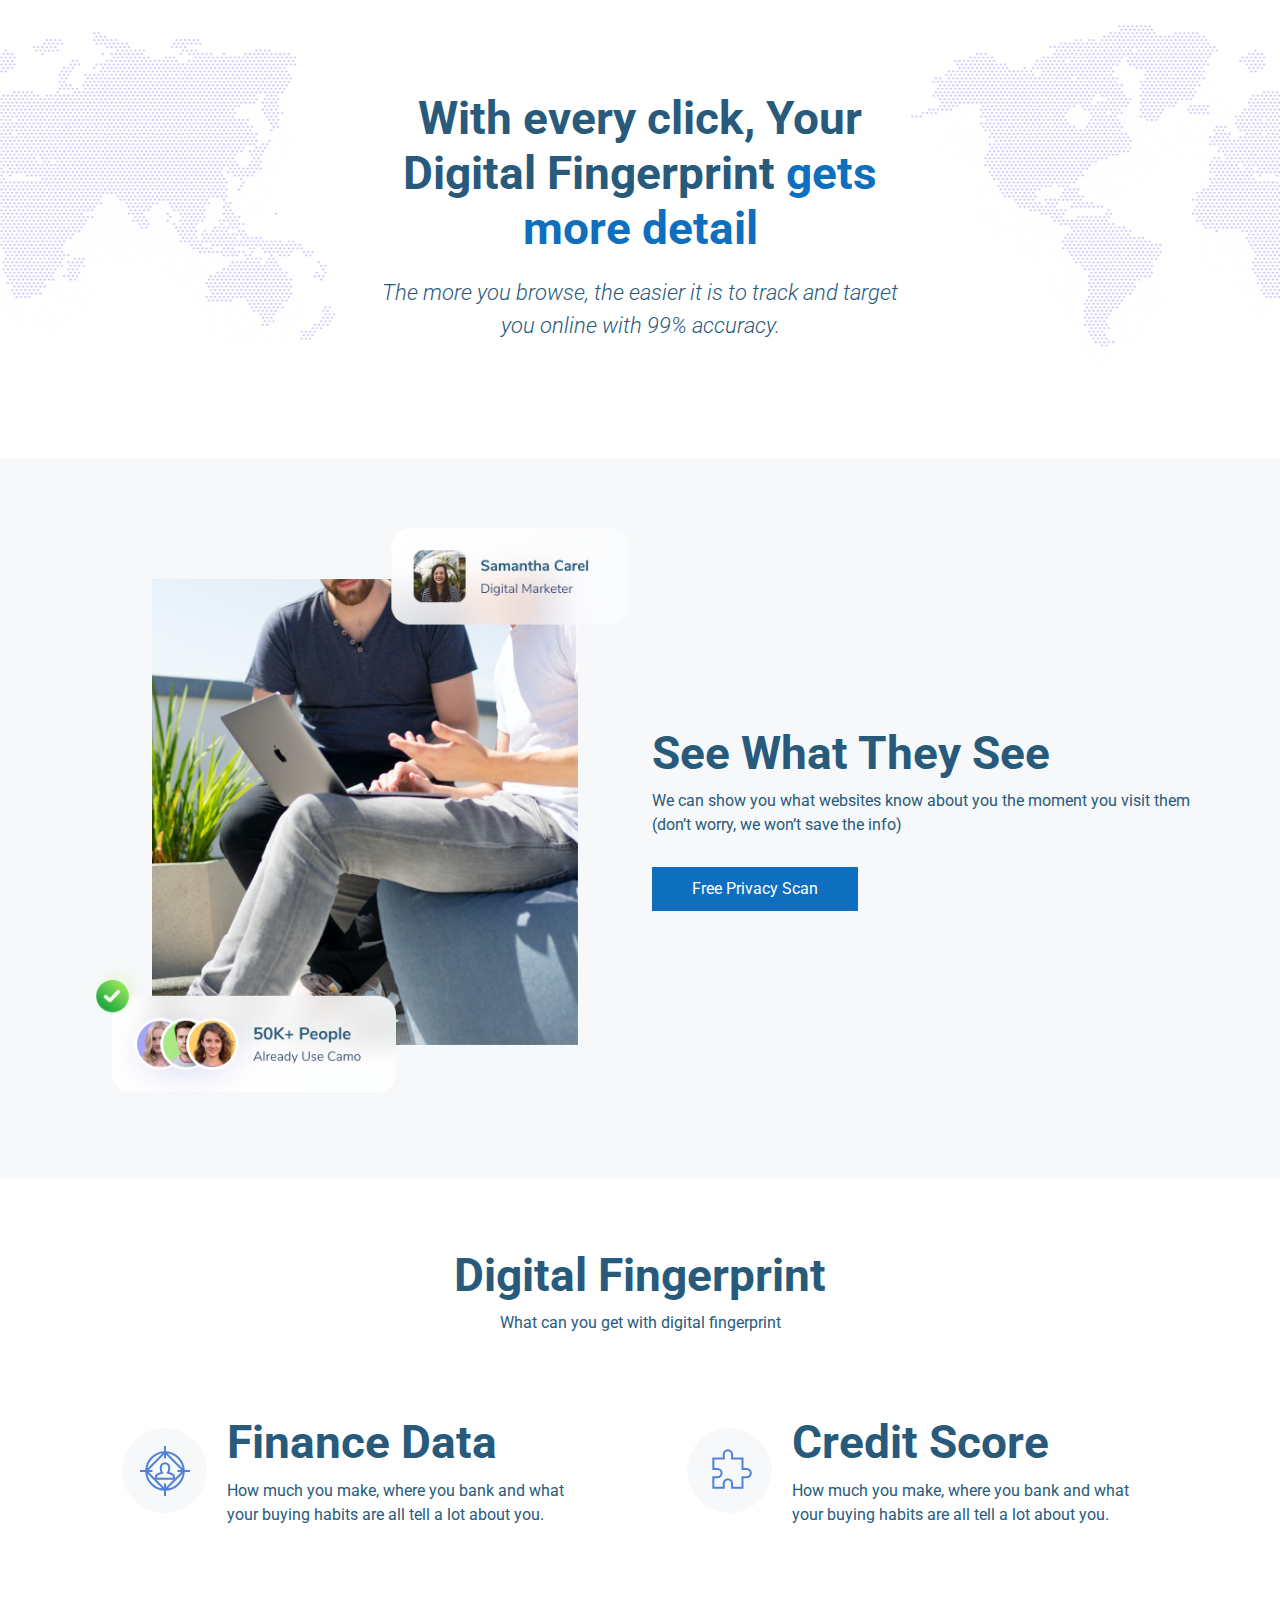
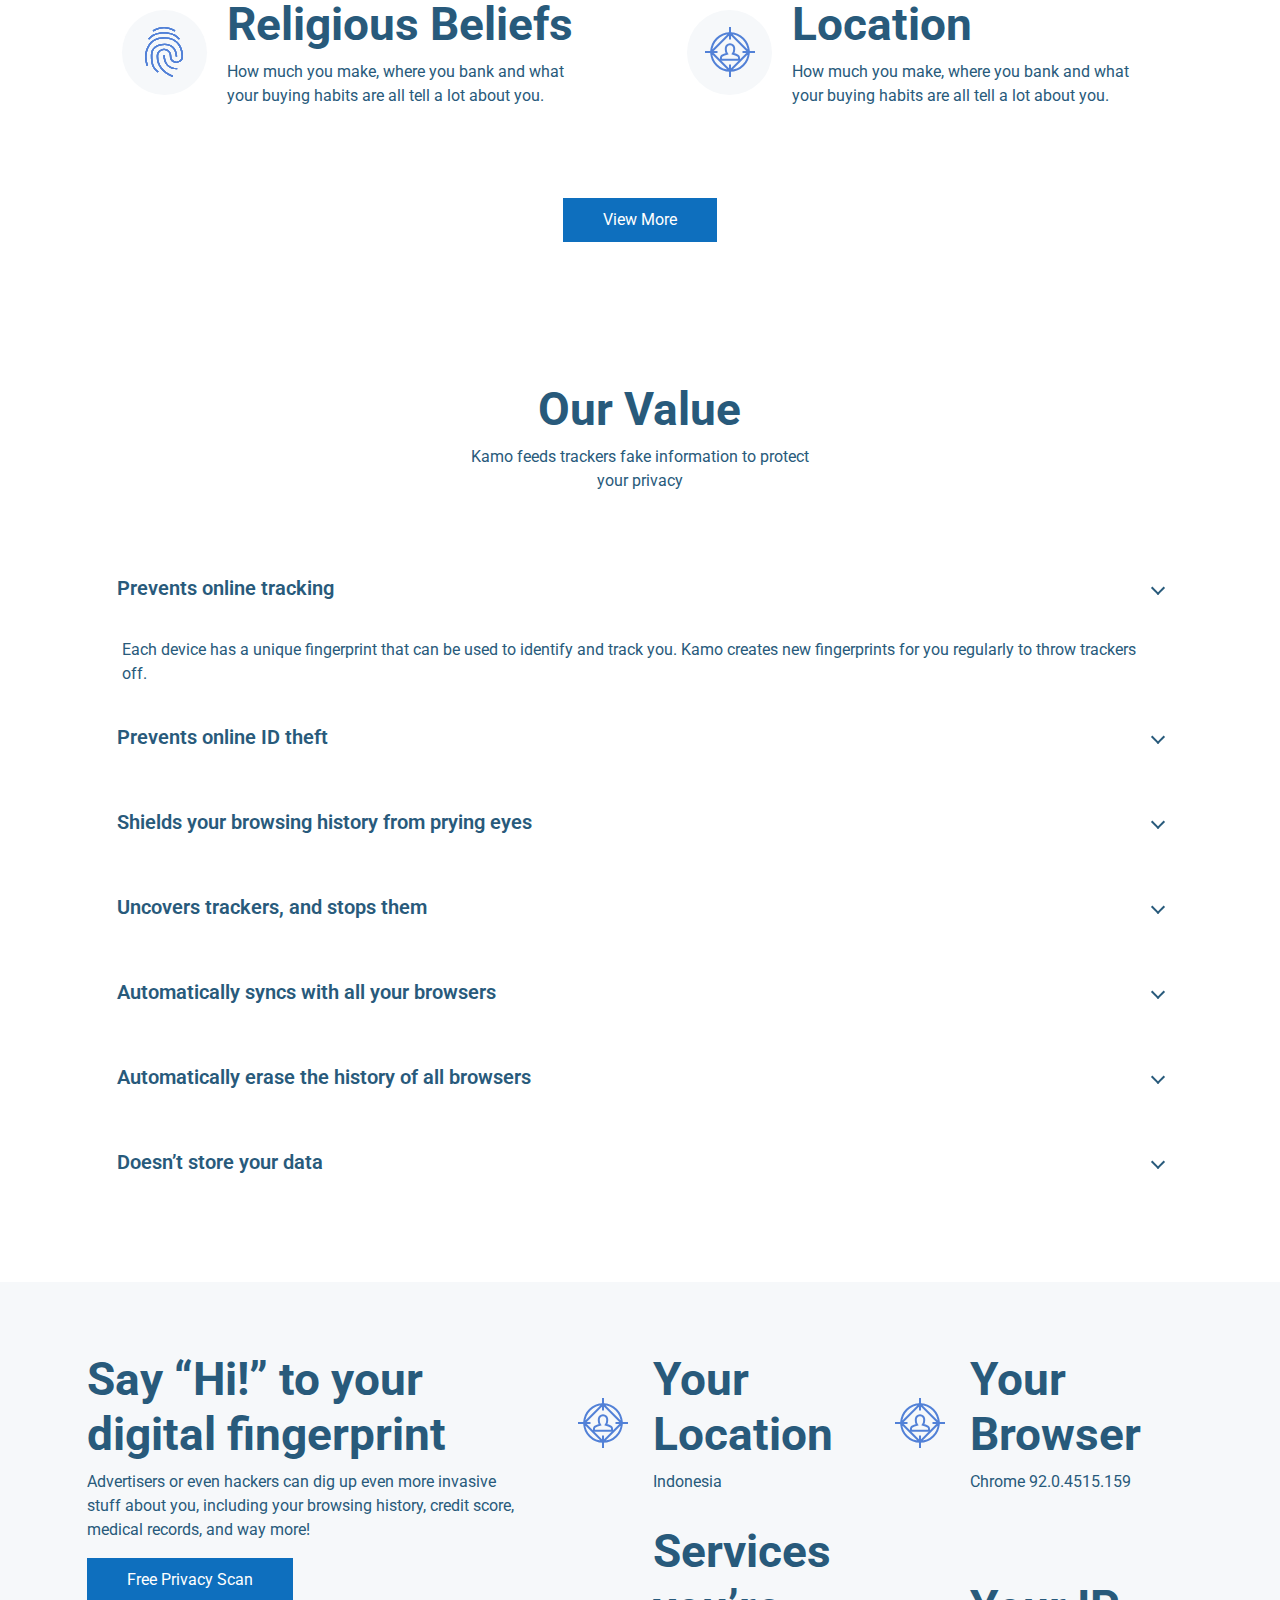
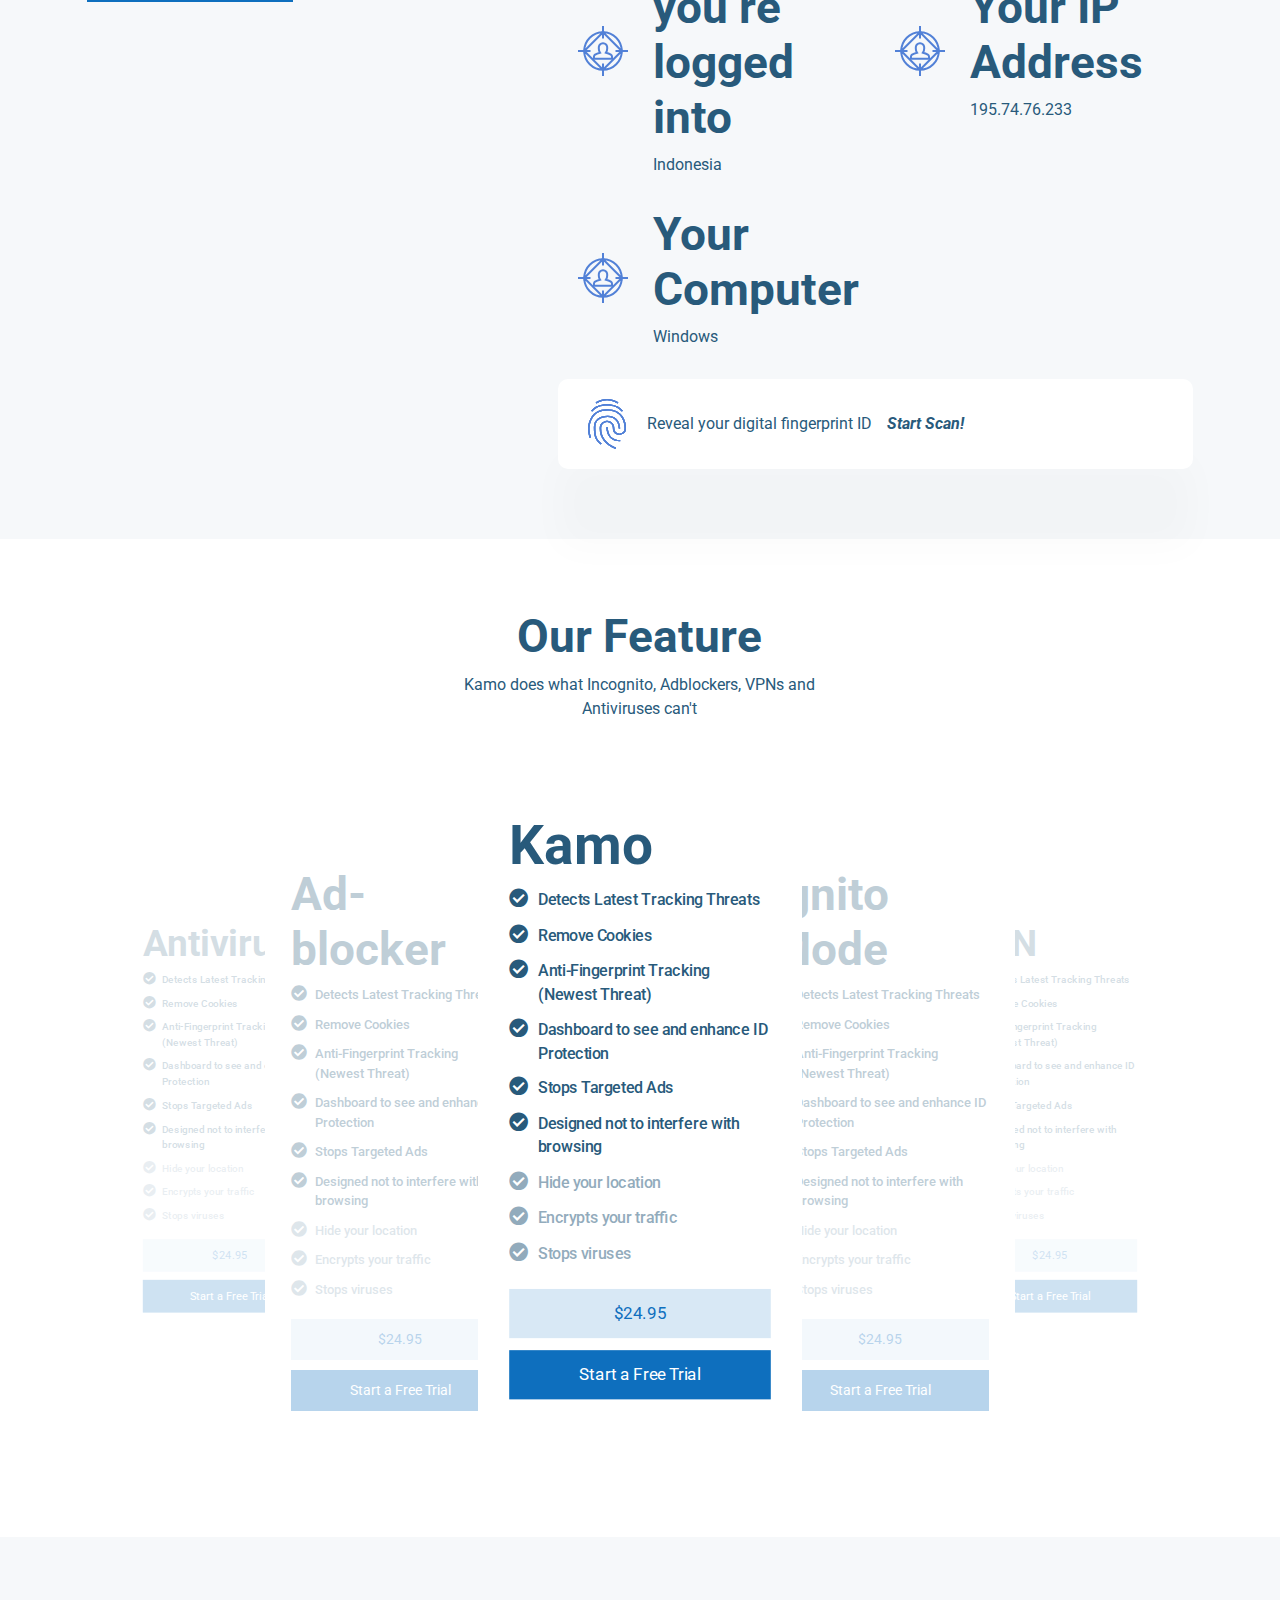
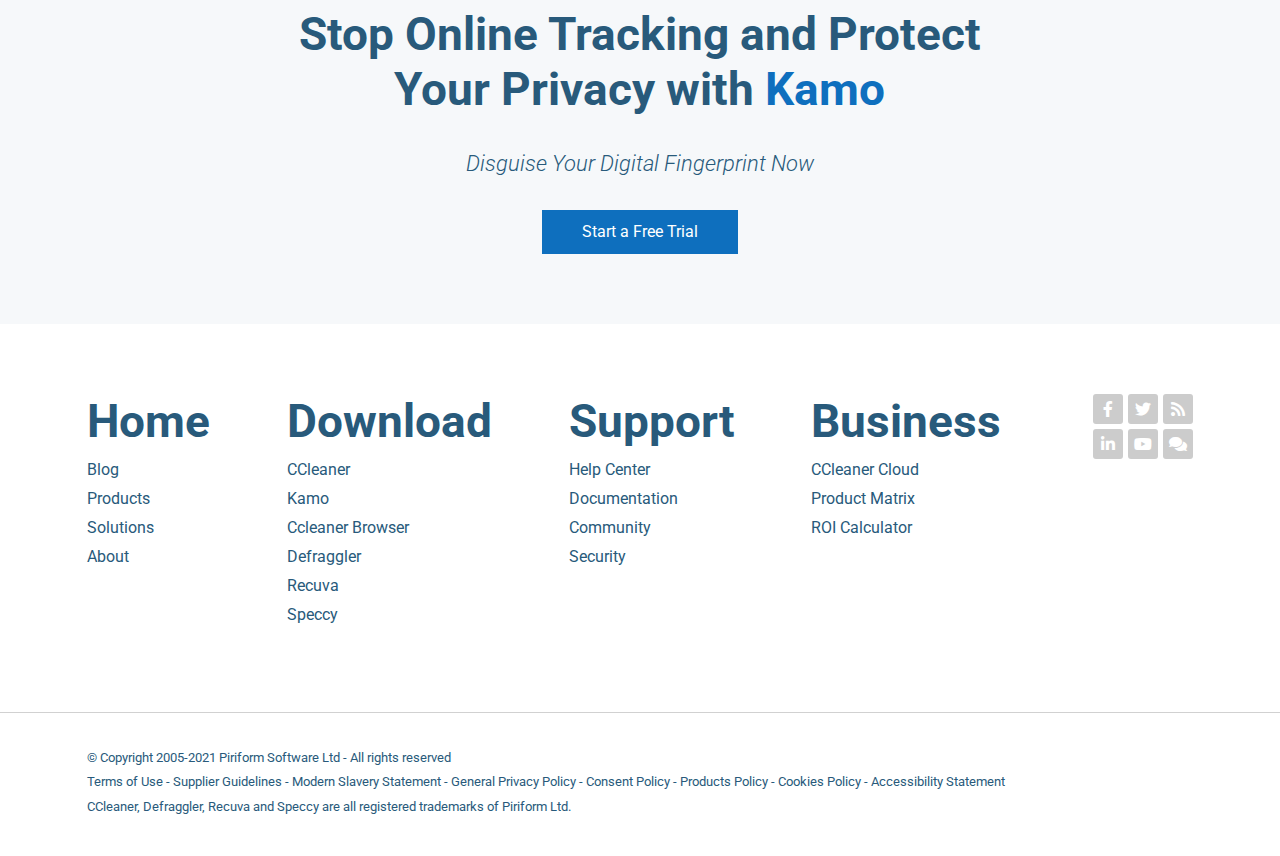
==== commit d0025dce: "fix" ====
--- a/index.html
+++ b/index.html
@@ -1,5 +1,5 @@
 <!doctype html>
-<html class="no-js" lang="">
+<html class="no-js" lang="en">
     <head>
         <meta charset="utf-8">
         <meta http-equiv="x-ua-compatible" content="ie=edge">
@@ -19,18 +19,18 @@
 
        
     <!-- header-area START -->
-    <div class="header-area">
+    <header class="header-area">
         <div class="container">
             <div class="row align-items-center">
                 <div class="col-lg-2 col-6">
                     <div class="logo-area">
-                        <a href="index.html"><img src="assets/img/logo.png" alt=""></a>
+                        <a href="/index.html"><img src="assets/img/logo.png" alt="hello"></a>
                     </div>
                 </div>
                 <div class="col-lg-10 d-none d-lg-block text-right">
                     <div class="menu-area">
-                        <nav>
-                            <ul id="nav">
+                        <nav title="heademenu">
+                            <ul>
                                 <li><a href="#">For Home</a></li>
                                 <li><a href="#">For Business</a></li> 
                                 <li><a href="#">Download</a></li> 
@@ -40,8 +40,8 @@
                         </nav>
                         <form>
                             <span class="bricon"><i class="far fa-globe-asia"></i></span>
-                            <label for="search">
-                                <input type="text" id="search" placeholder="Search">
+                            <label for="searchhere">
+                                <input type="text" id="searchhere" placeholder="Search">
                                 <span><i class="far fa-search"></i></span>
                             </label>
                         </form>
@@ -56,15 +56,12 @@
                 </div>
             </div>
         </div>
-    </div>
+    </header>
+    <aside> 
         <!-- mobile-menu START -->
         <div class="mobile-menu">
-            <a href="#" class="bars siteBar-btn"><svg class="bi bi-x" width="1em" height="1em" viewBox="0 0 16 16" fill="currentColor" xmlns="http://www.w3.org/2000/svg">
-                <path fill-rule="evenodd" d="M11.854 4.146a.5.5 0 010 .708l-7 7a.5.5 0 01-.708-.708l7-7a.5.5 0 01.708 0z" clip-rule="evenodd"/>
-                    <path fill-rule="evenodd" d="M4.146 4.146a.5.5 0 000 .708l7 7a.5.5 0 00.708-.708l-7-7a.5.5 0 00-.708 0z" clip-rule="evenodd"/>
-                </svg>
-            </a>
-            <a href="#" class="logo"><img src="assets/img/logo.png" alt=""></a> 
+            <a href="#" class="bars siteBar-btn">X</a>
+            <a href="#" class="logo"><img src="assets/img/logo.png" alt="logo"></a> 
             <div class="menu-area">
                 <form> 
                     <label for="search">
@@ -73,7 +70,7 @@
                     </label>
                 </form>
             </div>
-            <nav> 
+            <nav title="mobmenu"> 
                 <ul>
                     <li><a href="#">For Home</a></li>
                     <li><a href="#">For Business</a></li> 
@@ -83,8 +80,9 @@
                 </ul>
             </nav> 
         </div> 
-    <!-- header-area END -->
-
+        <!-- header-area END -->
+
+    </aside>
 
     <!-- Main STARTED -->
     <main>
@@ -122,7 +120,7 @@
                 <div class="row">
                     <div class="col-lg-6 offset-lg-3 text-center">
                         <div class="section_title">
-                            <h3>As Featured In</h3>
+                            <h1>As Featured In</h1>
                         </div>
                     </div>
                     <div class="col-lg-12">
@@ -148,7 +146,7 @@
                 <div class="row">
                     <div class="col-lg-6 offset-lg-3 text-center">
                         <div class="section_title">
-                            <h3>Our Track</h3>
+                            <h1>Our Track</h1>
                             <p>Clearing cookies or blocking ads doesn't stop you from being tracked via digital fingerprinting</p>
                         </div>
                     </div>
@@ -157,21 +155,21 @@
                     <div class="col-md-4">
                         <div class="trc-blk">
                             <span class="trc-icon"><img src="assets/img/icon.svg" alt=""></span>
-                            <h4>75%</h4>
+                            <h1>75%</h1>
                             <p>data points about you get stitched together from different websites</p>
                         </div>
                     </div>
                     <div class="col-md-4 mrt-70">
                         <div class="trc-blk">
                             <span class="trc-icon"><img src="assets/img/icon2.svg" alt=""></span>
-                            <h4>3,000</h4>
+                            <h1>3,000</h1>
                             <p>data points about you get stitched together from different websites</p>
                         </div>
                     </div>
                     <div class="col-md-4">
                         <div class="trc-blk">
                             <span class="trc-icon"><img src="assets/img/icon3.svg" alt=""></span>
-                            <h4>99%</h4>
+                            <h1>99%</h1>
                             <p>data points about you get stitched together from different websites</p>
                         </div>
                     </div>
@@ -182,8 +180,8 @@
                     <div class="row">
                         <div class="col-lg-6 offset-lg-3 text-center">
                             <div class="fgr-wrp">
-                                <h3>With every click, Your Digital
-                                    Fingerprint <span>gets more detail</span></h3>
+                                <h1>With every click, Your Digital
+                                    Fingerprint <span>gets more detail</span></h1>
                                 <p>The more you browse, the easier it is to track and target you online with 99% accuracy.</p>
                             </div>
                         </div>
@@ -204,7 +202,7 @@
                     </div>
                     <div class="col-md-6">
                         <div class="scan-wrp">
-                            <h3>See What They See</h3>
+                            <h1>See What They See</h1>
                             <p>We can show you what websites know about you the moment you visit them (don’t worry, we won’t save the info)</p>
                             <a href="#" class="theme-btn">Free Privacy Scan</a>
                         </div>
@@ -220,7 +218,7 @@
                 <div class="row">
                     <div class="col-lg-6 offset-lg-3 text-center">
                         <div class="section_title">
-                            <h3>Digital Fingerprint</h3>
+                            <h1>Digital Fingerprint</h1>
                             <p>What can you get with digital fingerprint</p>
                         </div>
                     </div>
@@ -230,7 +228,7 @@
                         <div class="dgpr-blk"> 
                             <span class="trc-icon"><img src="assets/img/icon.svg" alt=""></span>
                             <div class="dgpr-wrp">
-                                <h5>Finance Data</h5>
+                                <h1>Finance Data</h1>
                                 <p>How much you make, where you bank and what your buying habits are all tell a lot about you.</p>
                             </div>
                         </div>
@@ -239,7 +237,7 @@
                         <div class="dgpr-blk">
                             <span class="trc-icon"><img src="assets/img/icon2.svg" alt=""></span>
                             <div class="dgpr-wrp">
-                                <h5>Credit Score</h5>
+                                <h1>Credit Score</h1>
                                 <p>How much you make, where you bank and what your buying habits are all tell a lot about you.</p>
                             </div>
                         </div>
@@ -248,7 +246,7 @@
                         <div class="dgpr-blk">
                             <span class="trc-icon"><img src="assets/img/icon3.svg" alt=""></span>
                             <div class="dgpr-wrp">
-                                <h5>Religious Beliefs</h5>
+                                <h1>Religious Beliefs</h1>
                                 <p>How much you make, where you bank and what your buying habits are all tell a lot about you.</p>
                             </div>
                         </div>
@@ -257,7 +255,7 @@
                         <div class="dgpr-blk">
                             <span class="trc-icon"><img src="assets/img/icon.svg" alt=""></span>
                             <div class="dgpr-wrp">
-                                <h5>Location</h5>
+                                <h1>Location</h1>
                                 <p>How much you make, where you bank and what your buying habits are all tell a lot about you.</p>
                             </div>
                         </div>
@@ -276,7 +274,7 @@
                 <div class="row">
                     <div class="col-lg-4 offset-lg-4 text-center">
                         <div class="section_title">
-                            <h3>Our Value</h3>
+                            <h1>Our Value</h1>
                             <p>Kamo feeds trackers fake information to protect your privacy</p>
                         </div>
                     </div>
@@ -286,10 +284,10 @@
                         <div class="value-wrp">
                             <div class="accordion" id="accordionExample">
                                 <div class="accordion-item"> 
-                                    <button class="active collapsed" type="button" data-bs-toggle="collapse" data-bs-target="#collapseOne" aria-expanded="true" aria-controls="collapseOne">
+                                    <button class="active collapsed" type="button" data-bs-toggle="collapse" data-bs-target="#collapseOne">
                                         Prevents online tracking
                                     </button> 
-                                    <div id="collapseOne" class="accordion-collapse collapse show" aria-labelledby="headingOne" data-bs-parent="#accordionExample">
+                                    <div id="collapseOne" class="accordion-collapse collapse show" data-bs-parent="#accordionExample">
                                         <div class="accordion-body">
                                             Each device has a unique fingerprint that can be used to identify and track you. Kamo creates new fingerprints for you regularly to throw trackers off.
                                         </div>
@@ -369,8 +367,8 @@
                 <div class="row">
                     <div class="col-lg-5">
                         <div class="sayHi-wrp">
-                            <h3>Say “Hi!” to your
-                                digital fingerprint</h3>
+                            <h1>Say “Hi!” to your
+                                digital fingerprint</h1>
                             <p>Advertisers or even hackers can dig up even more invasive stuff about you, including your browsing history, credit score, medical records, and way more!</p>
                             <a href="#" class="theme-btn">Free Privacy Scan</a>
                         </div>
@@ -381,35 +379,35 @@
                                 <li>
                                     <img src="assets/img/icon.svg" alt="">
                                     <div class="sayRwrp">
-                                        <h5>Your Location</h5>
+                                        <h1>Your Location</h1>
                                         <p>Indonesia</p>
                                     </div>
                                 </li>
                                 <li>
                                     <img src="assets/img/icon.svg" alt="">
                                     <div class="sayRwrp">
-                                        <h5>Your Browser</h5>
+                                        <h1>Your Browser</h1>
                                         <p>Chrome 92.0.4515.159</p>
                                     </div>
                                 </li>
                                 <li>
                                     <img src="assets/img/icon.svg" alt="">
                                     <div class="sayRwrp">
-                                        <h5>Services you’re logged into</h5>
+                                        <h1>Services you’re logged into</h1>
                                         <p>Indonesia</p>
                                     </div>
                                 </li>
                                 <li>
                                     <img src="assets/img/icon.svg" alt="">
                                     <div class="sayRwrp">
-                                        <h5>Your IP Address</h5>
+                                        <h1>Your IP Address</h1>
                                         <p>195.74.76.233</p>
                                     </div>
                                 </li>
                                 <li>
                                     <img src="assets/img/icon.svg" alt="">
                                     <div class="sayRwrp">
-                                        <h5>Your Computer</h5>
+                                        <h1>Your Computer</h1>
                                         <p>Windows</p>
                                     </div>
                                 </li>
@@ -432,7 +430,7 @@
                 <div class="row">
                     <div class="col-lg-4 offset-lg-4 text-center">
                         <div class="section_title">
-                            <h3>Our Feature</h3>
+                            <h1>Our Feature</h1>
                             <p>Kamo does what Incognito, Adblockers, VPNs and Antiviruses can't</p>
                         </div>
                     </div>
@@ -441,7 +439,7 @@
                     <div class="col-lg-12">
                         <div class="pricings_blks">
                             <div class="pricing-blk">
-                                <h4>Antivirus</h4>
+                                <h1>Antivirus</h1>
                                 <ul>
                                     <li class="active">
                                         <i class="fas fa-check-circle"></i> 
@@ -486,7 +484,7 @@
                                 </div>
                             </div>  
                             <div class="pricing-blk">
-                                <h4>Ad-blocker</h4>
+                                <h1>Ad-blocker</h1>
                                 <ul>
                                     <li class="active">
                                         <i class="fas fa-check-circle"></i> 
@@ -531,7 +529,7 @@
                                 </div>
                             </div>  
                             <div class="pricing-blk active">
-                                <h4>Kamo</h4>
+                                <h1>Kamo</h1>
                                 <ul>
                                     <li class="active">
                                         <i class="fas fa-check-circle"></i> 
@@ -576,7 +574,7 @@
                                 </div>
                             </div>  
                             <div class="pricing-blk">
-                                <h4>Ignito Mode</h4>
+                                <h1>Ignito Mode</h1>
                                 <ul>
                                     <li class="active">
                                         <i class="fas fa-check-circle"></i> 
@@ -621,7 +619,7 @@
                                 </div>
                             </div>  
                             <div class="pricing-blk">
-                                <h4>VPN</h4>
+                                <h1>VPN</h1>
                                 <ul>
                                     <li class="active">
                                         <i class="fas fa-check-circle"></i> 
@@ -678,8 +676,8 @@
                 <div class="row">
                     <div class="col-lg-8 offset-lg-2 text-center">
                         <div class="cta-wrp">
-                            <h3>Stop Online Tracking and Protect
-                                Your Privacy with <span>Kamo</span></h3>
+                            <h1>Stop Online Tracking and Protect
+                                Your Privacy with <span>Kamo</span></h1>
                             <p>Disguise Your Digital Fingerprint Now</p>
                             <a href="#" class="theme-btn">Start a Free Trial</a>
                         </div>
@@ -701,14 +699,14 @@
                 <div class="col-lg-12">
                     <div class="footer-wrp">
                         <div class="fr-single">
-                            <h5>Home</h5>
+                            <h1>Home</h1>
                             <a href="#">Blog</a>
                             <a href="#">Products</a>
                             <a href="#">Solutions</a>
                             <a href="#">About</a>
                         </div>
                         <div class="fr-single">
-                            <h5>Download</h5>
+                            <h1>Download</h1>
                             <a href="#">CCleaner</a>
                             <a href="#">Kamo</a>
                             <a href="#">Ccleaner Browser</a>
@@ -717,26 +715,26 @@
                             <a href="#">Speccy</a>
                         </div>
                         <div class="fr-single">
-                            <h5>Support</h5>
+                            <h1>Support</h1>
                             <a href="#">Help Center</a>
                             <a href="#">Documentation</a> 
                             <a href="#">Community</a>
                             <a href="#">Security</a> 
                         </div>
                         <div class="fr-single">
-                            <h5>Business</h5>
+                            <h1>Business</h1>
                             <a href="#">CCleaner Cloud</a>
                             <a href="#">Product Matrix</a> 
                             <a href="#">ROI Calculator</a> 
                         </div>
                         <div class="fr-single social"> 
                             <ul>
-                                <li><a href="#"><i class="fab fa-facebook-f"></i></a></li>
-                                <li><a href="#"><i class="fab fa-twitter"></i></a></li>
-                                <li><a href="#"><i class="fas fa-rss"></i></a></li>
-                                <li><a href="#"><i class="fab fa-linkedin-in"></i></a></li>
-                                <li><a href="#"><i class="fab fa-youtube"></i></a></li>
-                                <li><a href="#"><i class="fas fa-comments"></i></a></li>
+                                <li><a href="#"><i title="facebook" class="fab fa-facebook-f"></i></a></li>
+                                <li><a href="#"><i title="twitter" class="fab fa-twitter"></i></a></li>
+                                <li><a href="#"><i title="rss" class="fas fa-rss"></i></a></li>
+                                <li><a href="#"><i title="linkedin" class="fab fa-linkedin-in"></i></a></li>
+                                <li><a href="#"><i title="youtube" class="fab fa-youtube"></i></a></li>
+                                <li><a href="#"><i title="comments" class="fas fa-comments"></i></a></li>
                             </ul>
                         </div>
                     </div>
--- a/assets/css/responsive.css
+++ b/assets/css/responsive.css
@@ -131,7 +131,7 @@
     .pricing-blk::after{
         display: none;
     }
-    .pricing-blk h4 {
+    .pricing-blk h1 {
         text-align: center !important;
     }
     .cta-wrp p {
@@ -145,7 +145,7 @@
         padding: 30px 0; 
         margin-top: 0px;
     }
-    h1 {
+    .section_title h1,h1 {
         font-size: 30px;
     }
 
